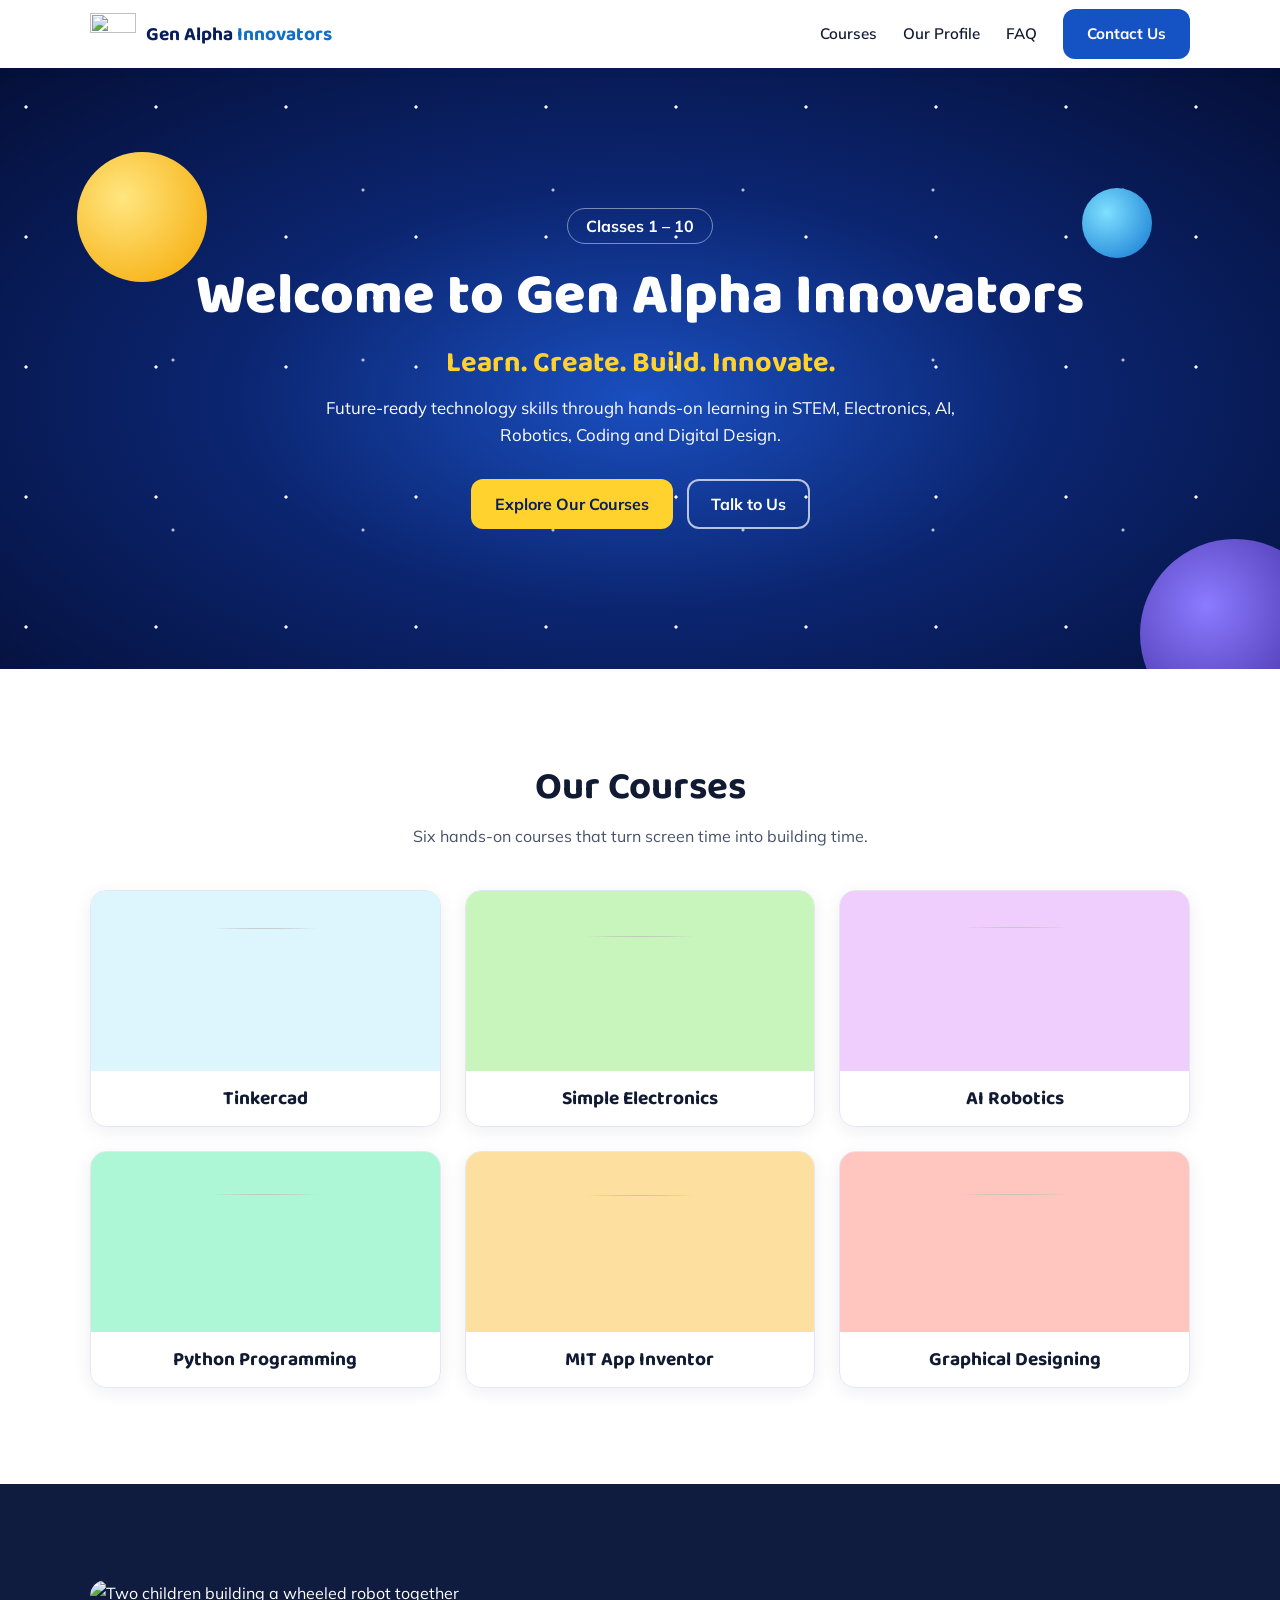
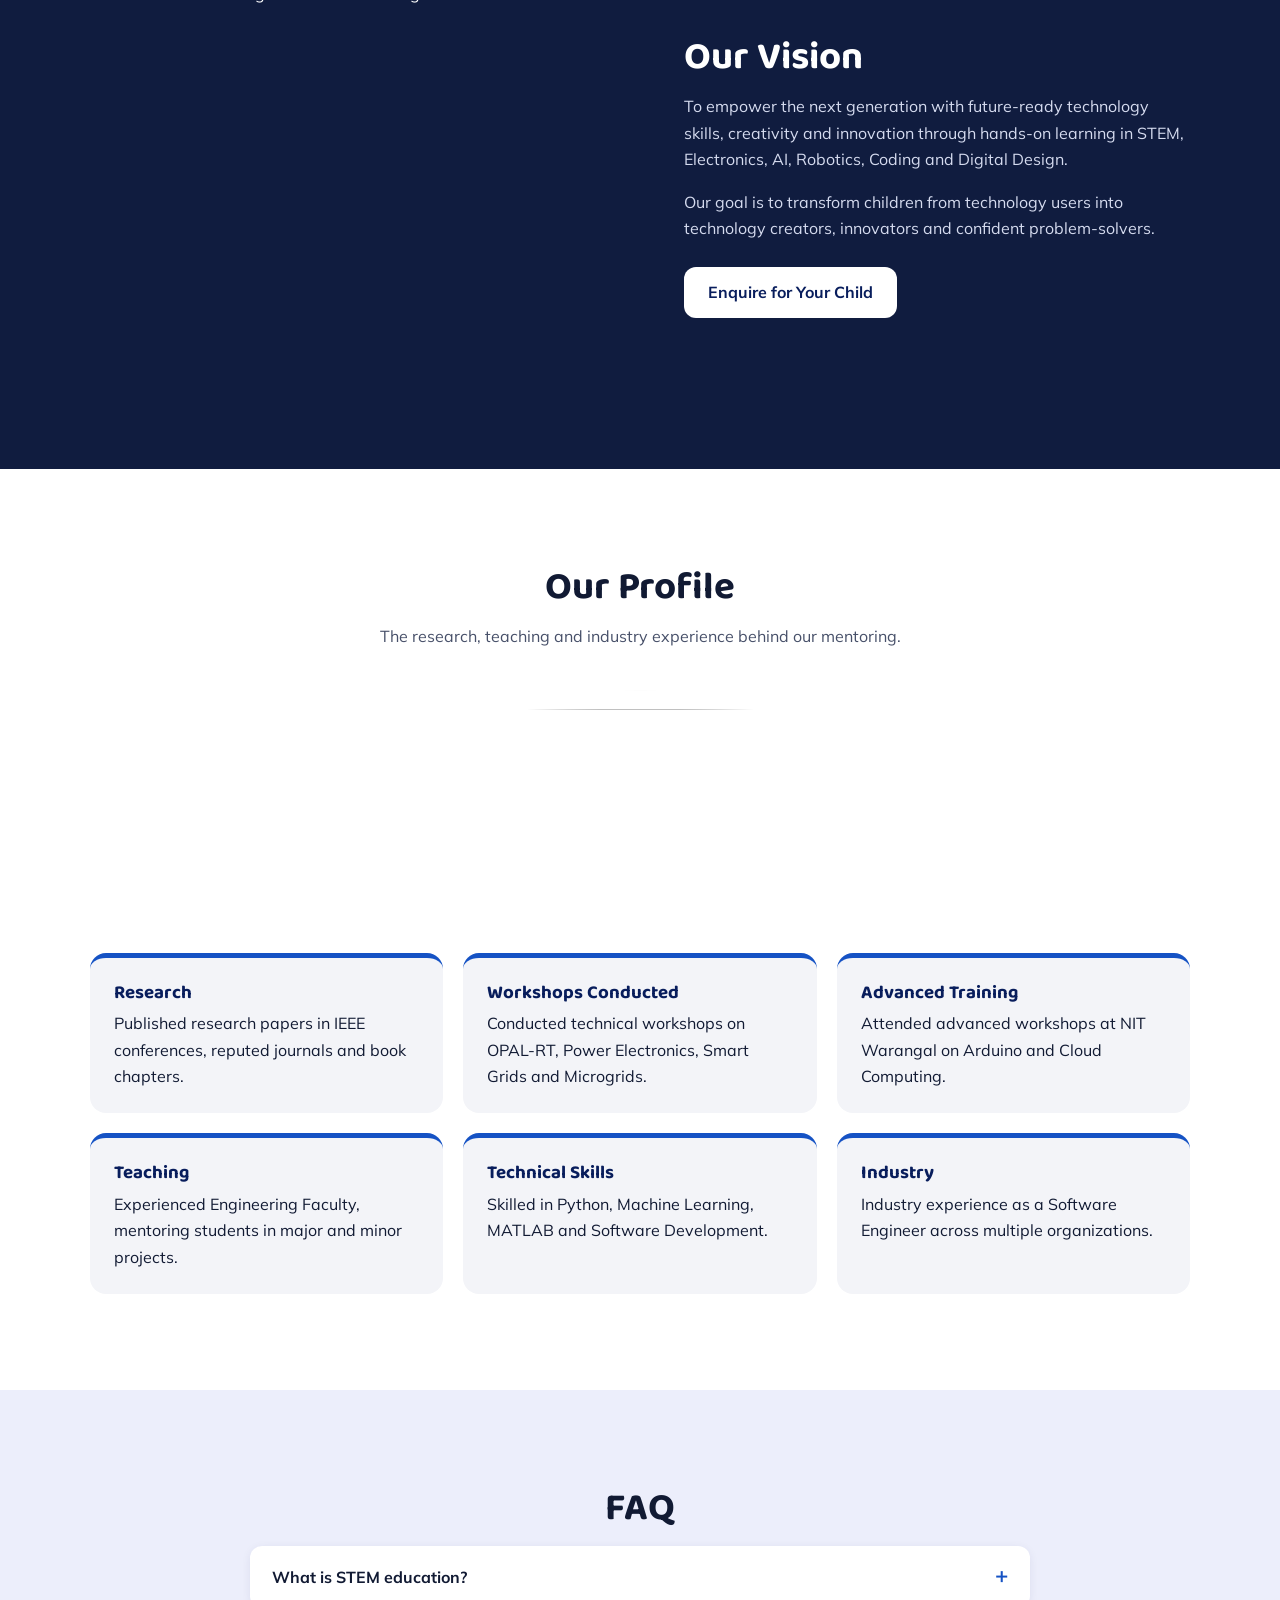
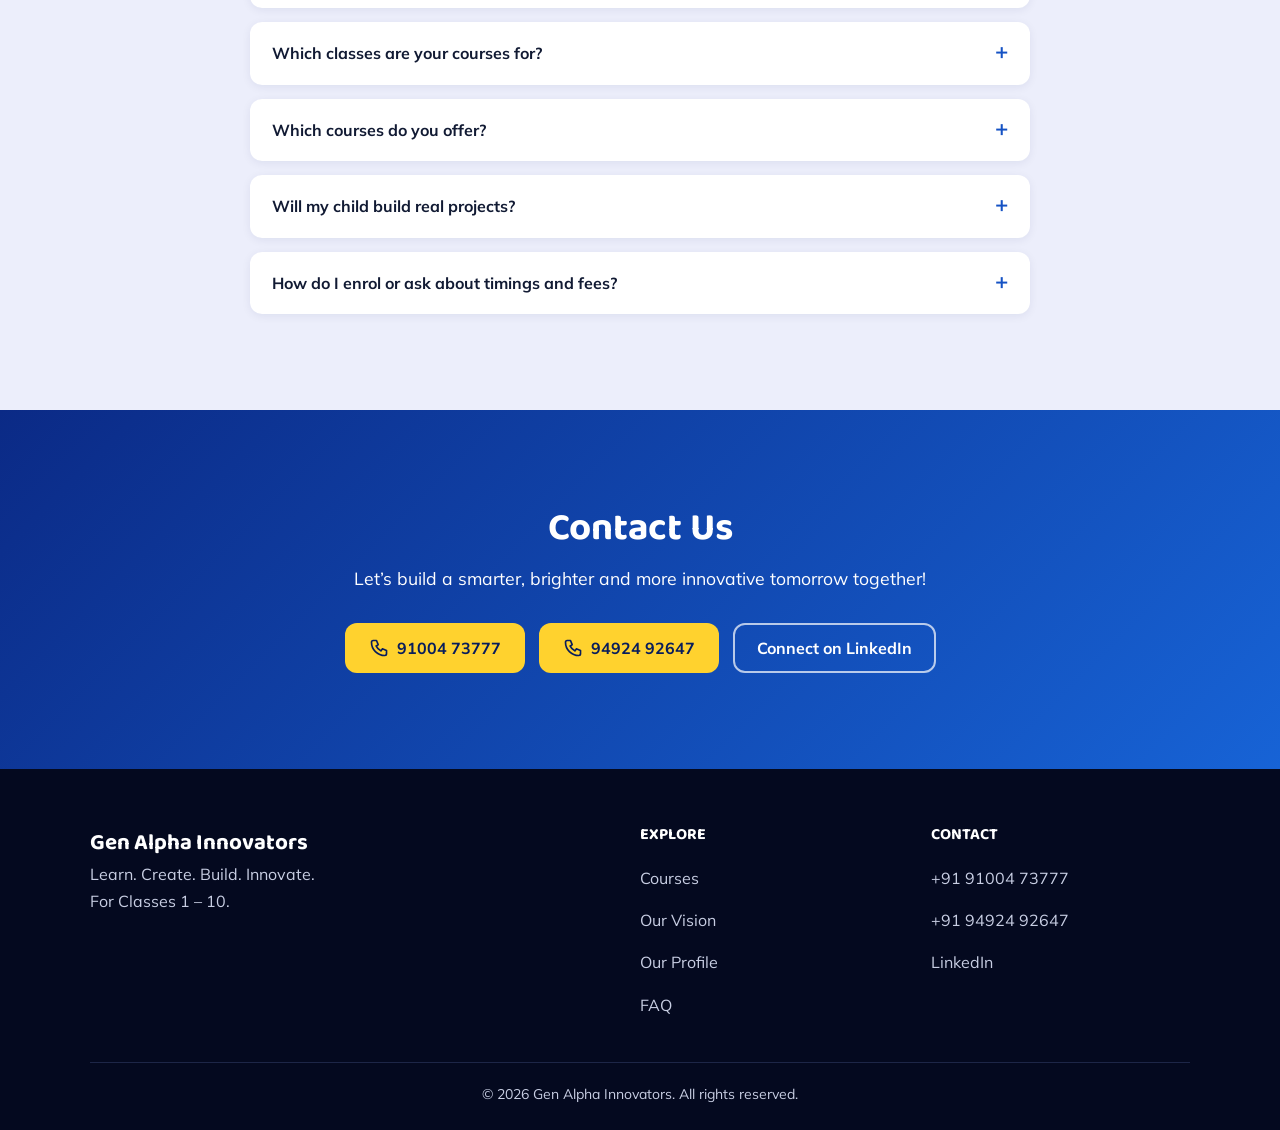
==== index.html @ 2d469b7b "Add MIT App Inventor course page Co-authored-by: Copilot <223556219+Copilot@users.noreply.github.com" ====
<!doctype html>
<html lang="en">
<head>
<meta charset="utf-8">
<meta name="viewport" content="width=device-width, initial-scale=1">
<title>Gen Alpha Innovators | STEM, Robotics &amp; Coding for Classes 1–10</title>
<meta name="description" content="Hands-on learning in STEM, electronics, AI robotics, coding and digital design for children in Classes 1–10. Learn. Create. Build. Innovate.">
<meta property="og:title" content="Gen Alpha Innovators — Classes 1–10">
<meta property="og:description" content="Learn. Create. Build. Innovate. Hands-on STEM, robotics and coding for children.">
<meta property="og:image" content="https://sasi-vadde.github.io/gen-alpha-innovators/assets/kids.webp">
<meta property="og:type" content="website">
<link rel="icon" href="assets/mark.webp">
<link rel="preconnect" href="https://fonts.googleapis.com">
<link rel="preconnect" href="https://fonts.gstatic.com" crossorigin>
<link href="https://fonts.googleapis.com/css2?family=Baloo+2:wght@600;700;800&family=Mulish:wght@400;600;700&display=swap" rel="stylesheet">
<link rel="stylesheet" href="styles.css">
</head>
<body>
<a class="skip" href="#main">Skip to content</a>

<svg width="0" height="0" style="position:absolute" aria-hidden="true">
  <symbol id="phone" viewBox="0 0 24 24"><path d="M5 3h4l2 5-2.5 1.5a12 12 0 0 0 6 6L16 13l5 2v4a2 2 0 0 1-2 2A16 16 0 0 1 3 5a2 2 0 0 1 2-2z" fill="none" stroke="currentColor" stroke-width="2" stroke-linejoin="round"/></symbol>
</svg>

<header class="nav">
  <div class="wrap nav-in">
    <a class="brand" href="#top">
      <img src="assets/mark.webp" alt="" width="46" height="45">
      <span>Gen Alpha <b>Innovators</b></span>
    </a>
    <button class="menu-btn" aria-expanded="false" aria-controls="menu" aria-label="Open menu">
      <svg viewBox="0 0 24 24" width="26" height="26" aria-hidden="true"><path d="M4 7h16M4 12h16M4 17h16" stroke="currentColor" stroke-width="2" stroke-linecap="round"/></svg>
    </button>
    <nav id="menu" aria-label="Main">
      <a href="#courses">Courses</a>
      <a href="#profile">Our Profile</a>
      <a href="#faq">FAQ</a>
      <a class="btn btn-primary" href="#contact">Contact Us</a>
    </nav>
  </div>
</header>

<main id="main">
  <section class="hero" id="top">
    <div class="orb o1"></div><div class="orb o2"></div><div class="orb o3"></div>
    <div class="wrap">
      <p class="pill">Classes 1 – 10</p>
      <h1>Welcome to Gen Alpha Innovators</h1>
      <p class="tagline">Learn. Create. Build. Innovate.</p>
      <p class="lead">Future-ready technology skills through hands-on learning in STEM, Electronics, AI, Robotics, Coding and Digital Design.</p>
      <div class="actions">
        <a class="btn btn-yellow" href="#courses">Explore Our Courses</a>
        <a class="btn btn-ghost" href="#contact">Talk to Us</a>
      </div>
    </div>
  </section>

  <section class="section" id="courses">
    <div class="wrap">
      <h2>Our Courses</h2>
      <p class="sub">Six hands-on courses that turn screen time into building time.</p>
      <ul class="courses">
        <li><a href="tinkercad/" target="_blank" rel="noopener"><div class="art" style="--tint:#ddf5fd"><img src="assets/course-tinkercad.webp" alt="" width="150" height="143" loading="lazy"></div><h3>Tinkercad</h3></a></li>
        <li><div class="art" style="--tint:#c7f5bc"><img src="assets/course-electronics.webp" alt="" width="150" height="128" loading="lazy"></div><h3>Simple Electronics</h3></li>
        <li><div class="art" style="--tint:#efcefe"><img src="assets/course-robotics.webp" alt="" width="150" height="146" loading="lazy"></div><h3>AI Robotics</h3></li>
        <li><a href="python-programming/" target="_blank" rel="noopener"><div class="art" style="--tint:#adf7d7"><img src="assets/course-python.webp" alt="" width="150" height="134" loading="lazy"></div><h3>Python Programming</h3></a></li>
        <li><a href="mit-app-inventor/" target="_blank" rel="noopener"><div class="art" style="--tint:#fddfa0"><img src="assets/course-appinventor.webp" alt="" width="150" height="131" loading="lazy"></div><h3>MIT App Inventor</h3></a></li>
        <li><a href="graphical-designing/" target="_blank" rel="noopener"><div class="art" style="--tint:#ffc5be"><img src="assets/course-design.webp" alt="" width="150" height="134" loading="lazy"></div><h3>Graphical Designing</h3></a></li>
      </ul>
    </div>
  </section>

  <section class="section dark" id="vision">
    <div class="wrap split">
      <figure class="media"><img src="assets/kids.webp" alt="Two children building a wheeled robot together" width="1146" height="891" loading="lazy"></figure>
      <div>
        <h2>Our Vision</h2>
        <p>To empower the next generation with future-ready technology skills, creativity and innovation through hands-on learning in STEM, Electronics, AI, Robotics, Coding and Digital Design.</p>
        <p>Our goal is to transform children from technology users into technology creators, innovators and confident problem-solvers.</p>
        <a class="btn btn-white" href="#contact">Enquire for Your Child</a>
      </div>
    </div>
  </section>

  <section class="section" id="profile">
    <div class="wrap">
      <h2>Our Profile</h2>
      <p class="sub">The research, teaching and industry experience behind our mentoring.</p>
      <img class="mentors" src="assets/mentors.webp" alt="" width="405" height="227" loading="lazy">
      <ul class="profile">
        <li><h3>Research</h3><p>Published research papers in IEEE conferences, reputed journals and book chapters.</p></li>
        <li><h3>Workshops Conducted</h3><p>Conducted technical workshops on OPAL-RT, Power Electronics, Smart Grids and Microgrids.</p></li>
        <li><h3>Advanced Training</h3><p>Attended advanced workshops at NIT Warangal on Arduino and Cloud Computing.</p></li>
        <li><h3>Teaching</h3><p>Experienced Engineering Faculty, mentoring students in major and minor projects.</p></li>
        <li><h3>Technical Skills</h3><p>Skilled in Python, Machine Learning, MATLAB and Software Development.</p></li>
        <li><h3>Industry</h3><p>Industry experience as a Software Engineer across multiple organizations.</p></li>
      </ul>
    </div>
  </section>

  <section class="section lilac" id="faq">
    <div class="wrap narrow">
      <h2>FAQ</h2>
      <details><summary>What is STEM education?</summary><p>STEM brings Science, Technology, Engineering and Mathematics together, so children learn by applying ideas to real problems.</p></details>
      <details><summary>Which classes are your courses for?</summary><p>Children in Classes 1 to 10.</p></details>
      <details><summary>Which courses do you offer?</summary><p>Tinkercad, Simple Electronics, AI Robotics, Python Programming, MIT App Inventor and Graphical Designing.</p></details>
      <details><summary>Will my child build real projects?</summary><p>Yes. Our learning is practical and project-based, and building real projects is one of the learning outcomes.</p></details>
      <details><summary>How do I enrol or ask about timings and fees?</summary><p>Call us on <a href="tel:+919100473777">91004 73777</a> or <a href="tel:+919492492647">94924 92647</a>.</p></details>
    </div>
  </section>

  <section class="section cta" id="contact">
    <div class="wrap">
      <h2>Contact Us</h2>
      <p class="sub">Let’s build a smarter, brighter and more innovative tomorrow together!</p>
      <div class="actions">
        <a class="btn btn-yellow" href="tel:+919100473777"><svg aria-hidden="true"><use href="#phone"/></svg>91004 73777</a>
        <a class="btn btn-yellow" href="tel:+919492492647"><svg aria-hidden="true"><use href="#phone"/></svg>94924 92647</a>
        <a class="btn btn-ghost" href="https://www.linkedin.com/in/genalpha-innovators-07a680451/" target="_blank" rel="noopener">Connect on LinkedIn</a>
      </div>
    </div>
  </section>
</main>

<footer>
  <div class="wrap foot">
    <div>
      <p class="foot-brand">Gen Alpha Innovators</p>
      <p>Learn. Create. Build. Innovate.<br>For Classes 1 – 10.</p>
    </div>
    <div>
      <h2>Explore</h2>
      <a href="#courses">Courses</a><a href="#vision">Our Vision</a><a href="#profile">Our Profile</a><a href="#faq">FAQ</a>
    </div>
    <div>
      <h2>Contact</h2>
      <a href="tel:+919100473777">+91 91004 73777</a><a href="tel:+919492492647">+91 94924 92647</a>
      <a href="https://www.linkedin.com/in/genalpha-innovators-07a680451/" target="_blank" rel="noopener">LinkedIn</a>
    </div>
  </div>
  <p class="wrap copy">© 2026 Gen Alpha Innovators. All rights reserved.</p>
</footer>

<script>
  const btn = document.querySelector('.menu-btn'), menu = document.getElementById('menu');
  const set = open => {
    menu.classList.toggle('open', open);
    btn.setAttribute('aria-expanded', open);
    btn.setAttribute('aria-label', open ? 'Close menu' : 'Open menu');
  };
  btn.addEventListener('click', () => set(!menu.classList.contains('open')));
  menu.addEventListener('click', e => { if (e.target.closest('a')) set(false); });
  addEventListener('keydown', e => { if (e.key === 'Escape') set(false); });
</script>
</body>
</html>
---- styles.css ----
:root{
  --navy:#081d5c;--blue:#1552c4;--sky:#0f6fc6;--yellow:#ffd22e;
  --ink:#111a33;--muted:#475069;--soft:#f3f4f8;--lilac:#eceefb;
  --radius:16px;--head:'Baloo 2',system-ui,sans-serif;
}
*{box-sizing:border-box;margin:0;padding:0}
html{scroll-behavior:smooth;scroll-padding-top:72px}
body{font:400 16px/1.65 Mulish,system-ui,sans-serif;color:var(--ink);background:#fff}
img,svg{max-width:100%;display:block}
img{height:auto}
a{color:inherit}
ul{list-style:none}
h1,h2,h3{font-family:var(--head);line-height:1.2}
h1{font-size:clamp(2.1rem,6vw,3.6rem);font-weight:800}
h2{font-size:clamp(1.7rem,4vw,2.4rem);font-weight:700;margin-bottom:12px}
:focus-visible{outline:3px solid #f59e0b;outline-offset:3px}
.wrap{width:min(1100px,100% - 40px);margin-inline:auto}
.narrow{max-width:780px}
.skip{position:absolute;left:-999px;background:var(--yellow);padding:12px 16px;z-index:100}
.skip:focus{left:8px;top:8px}

.btn{display:inline-flex;align-items:center;justify-content:center;gap:8px;min-height:46px;padding:10px 22px;border-radius:12px;font-weight:700;text-decoration:none;border:2px solid transparent;transition:transform .2s,box-shadow .2s}
.btn:hover{transform:translateY(-2px);box-shadow:0 8px 20px rgb(8 29 92/.25)}
.btn svg{width:20px;height:20px}
.btn-primary{background:var(--blue);color:#fff}
.btn-yellow{background:var(--yellow);color:var(--navy)}
.btn-white{background:#fff;color:var(--navy)}
.btn-ghost{border-color:rgb(255 255 255/.7);color:#fff}

.nav{position:sticky;top:0;z-index:20;background:#fff;box-shadow:0 1px 10px rgb(8 29 92/.1)}
.nav-in{display:flex;align-items:center;justify-content:space-between;min-height:68px;flex-wrap:wrap}
.brand{display:flex;align-items:center;gap:10px;font:700 1.2rem var(--head);color:var(--navy);text-decoration:none}
.brand b{color:var(--sky)}
#menu{display:flex;align-items:center;gap:26px;font-weight:600;font-size:.95rem}
#menu a:not(.btn){text-decoration:none;padding:10px 0}
#menu a:not(.btn):hover{color:var(--blue)}
.menu-btn{display:none;background:none;border:0;width:46px;height:46px;color:var(--navy);cursor:pointer}

.hero{position:relative;overflow:hidden;text-align:center;color:#fff;padding:clamp(72px,12vw,140px) 0;
  background:
    radial-gradient(circle at 20% 30%,#fff 0 1.2px,transparent 2px) 0 0/130px 130px,
    radial-gradient(circle at 70% 60%,rgb(255 255 255/.7) 0 1px,transparent 2px) 40px 20px/190px 170px,
    radial-gradient(ellipse at 50% 55%,#1a4fc0 0,#0b2570 45%,#050f38 100%)}
.hero .wrap{position:relative}
.orb{position:absolute;border-radius:50%;animation:drift 9s ease-in-out infinite alternate}
.o1{width:130px;height:130px;left:6%;top:14%;background:radial-gradient(circle at 35% 35%,#ffe680,#f5a700)}
.o2{width:70px;height:70px;right:10%;top:20%;background:radial-gradient(circle at 35% 35%,#7fe0ff,#1177d1);animation-delay:-3s}
.o3{width:190px;height:190px;right:-50px;bottom:-60px;background:radial-gradient(circle at 35% 35%,#8b7bff,#321b8c);animation-delay:-6s}
@keyframes drift{to{transform:translateY(22px)}}
.pill{display:inline-block;border:1px solid rgb(255 255 255/.45);border-radius:99px;padding:4px 18px;font-weight:700;margin-bottom:18px}
.tagline{font:700 clamp(1.25rem,3vw,1.8rem) var(--head);color:var(--yellow);margin:8px 0}
.lead{max-width:640px;margin:0 auto 30px;font-size:1.05rem}
.actions{display:flex;flex-wrap:wrap;gap:14px;justify-content:center}

.section{padding:clamp(56px,8vw,96px) 0}
.section>.wrap>h2,.sub{text-align:center}
.sub{color:var(--muted);margin-bottom:40px}
.lilac{background:var(--lilac)}

.courses{display:grid;grid-template-columns:repeat(3,1fr);gap:24px}
.courses li{border:1px solid #e4e7f0;border-radius:var(--radius);overflow:hidden;text-align:center;box-shadow:0 4px 18px rgb(8 29 92/.07);transition:transform .2s,box-shadow .2s}
.courses li:hover{transform:translateY(-4px);box-shadow:0 12px 28px rgb(8 29 92/.14)}
.courses li>a{display:block;color:inherit;text-decoration:none}
.courses li>a:focus-visible{outline-offset:-3px}
.art{height:180px;display:grid;place-items:center;background:var(--tint)}
/* flyer crops carry a soft gradient; the mask blends their edges into the card tint */
.art img{width:150px;mask-image:radial-gradient(closest-side,#000 65%,transparent 100%)}
.courses h3{font-size:1.2rem;padding:16px 12px}

.course-hero{padding-block:clamp(64px,9vw,108px)}
.course-hero .pill{margin-bottom:20px}
.course-hero .lead{max-width:760px}
.course-intro p,.about-course p{margin:0 0 18px}
.about-course{background:var(--soft)}
.about-course .wrap{max-width:900px}
.training-modes{display:inline-flex;align-items:center;gap:8px;margin-top:8px;padding:8px 16px;border-radius:99px;background:#e3e8fd;color:var(--navy);font-weight:700}
.requirements{display:grid;grid-template-columns:repeat(3,1fr);gap:18px}
.requirements li,.module-card{background:#fff;border:1px solid #e4e7f0;border-radius:var(--radius);padding:24px;box-shadow:0 4px 18px rgb(8 29 92/.06)}
.requirements li{font-weight:700}
.module-grid{display:grid;grid-template-columns:repeat(2,1fr);gap:20px}
.module-card{border-top:5px solid var(--blue)}
.module-card h3{font-size:1.25rem;color:var(--navy);margin-bottom:10px}
.module-card p{color:var(--muted)}
.module-card:last-child:nth-child(odd){grid-column:1/-1}
.course-link{color:var(--blue);font-weight:700}

.dark{background:#101c3f;color:#fff}
.split{display:grid;grid-template-columns:1fr 1fr;gap:clamp(32px,7vw,88px);align-items:center}
.split p{margin-bottom:16px;color:var(--muted)}
.dark .split p{color:#d5dbef}
.split .btn{margin-top:10px}
.media img{width:100%;border-radius:var(--radius)}

.mentors{width:405px;margin:0 auto 36px;mix-blend-mode:multiply;mask-image:radial-gradient(closest-side,#000 85%,transparent 100%)}
.profile{display:grid;grid-template-columns:repeat(3,1fr);gap:20px}
.profile li{background:var(--soft);border-radius:var(--radius);padding:24px;border-top:5px solid var(--blue)}
.profile h3{color:var(--navy);margin-bottom:6px}

details{background:#fff;border-radius:12px;margin-top:14px;box-shadow:0 2px 10px rgb(8 29 92/.07)}
summary{cursor:pointer;list-style:none;display:flex;justify-content:space-between;gap:16px;padding:18px 22px;font-weight:700}
summary::-webkit-details-marker{display:none}
summary::after{content:'+';color:var(--blue);font-size:1.4rem;line-height:1}
details[open] summary::after{content:'−'}
details p{padding:0 22px 18px;color:var(--muted)}

.cta{background:linear-gradient(135deg,#0b2a86,#1763d6);color:#fff}
.cta .sub{color:#fff;font-size:1.1rem;margin-bottom:30px}

footer{background:#04091f;color:#c8cee3;padding:56px 0 24px}
.foot{display:grid;grid-template-columns:2fr 1fr 1fr;gap:32px}
.foot h2{font-size:1rem;color:#fff;text-transform:uppercase}
.foot a{display:block;width:fit-content;padding:8px 0;text-decoration:none}
.foot a:hover{color:var(--yellow)}
.foot-brand{font:700 1.4rem var(--head);color:#fff}
.copy{border-top:1px solid #1d2647;margin-top:36px;padding-top:20px;text-align:center;font-size:.875rem}

@media (max-width:900px){
  .menu-btn{display:block}
  #menu{display:none;width:100%;flex-direction:column;align-items:stretch;gap:4px;padding-bottom:16px}
  #menu.open{display:flex}
  .courses{grid-template-columns:repeat(2,1fr)}
  .profile{grid-template-columns:repeat(2,1fr)}
  .requirements{grid-template-columns:1fr}
}
@media (max-width:700px){
  .split,.foot,.profile{grid-template-columns:1fr}
  .module-grid{grid-template-columns:1fr}
  .module-card:last-child:nth-child(odd){grid-column:auto}
  .orb{opacity:.45}
}
@media (max-width:420px){
  .courses{gap:14px}
  .art{height:140px}
  .art img{width:112px}
  .courses h3{font-size:1.02rem}
}
@media (prefers-reduced-motion:reduce){
  html{scroll-behavior:auto}
  *{animation:none!important;transition:none!important}
}
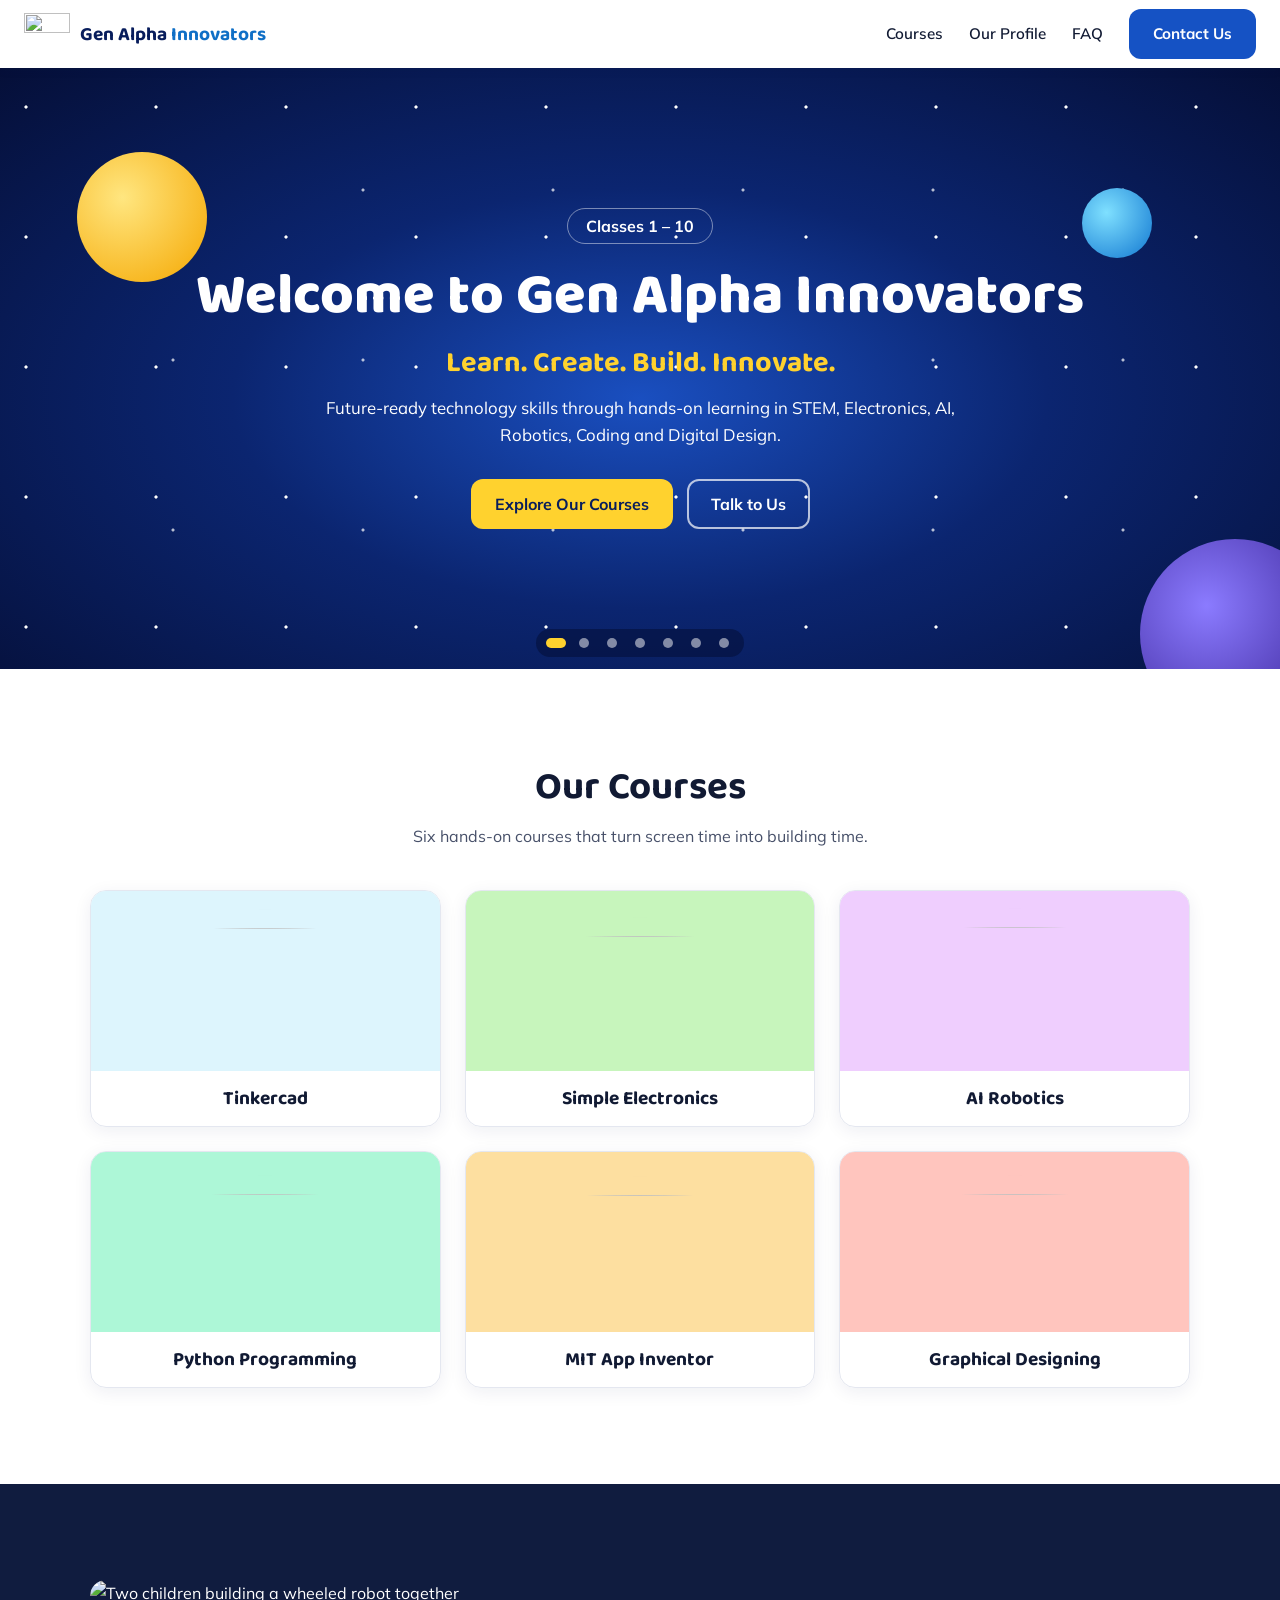
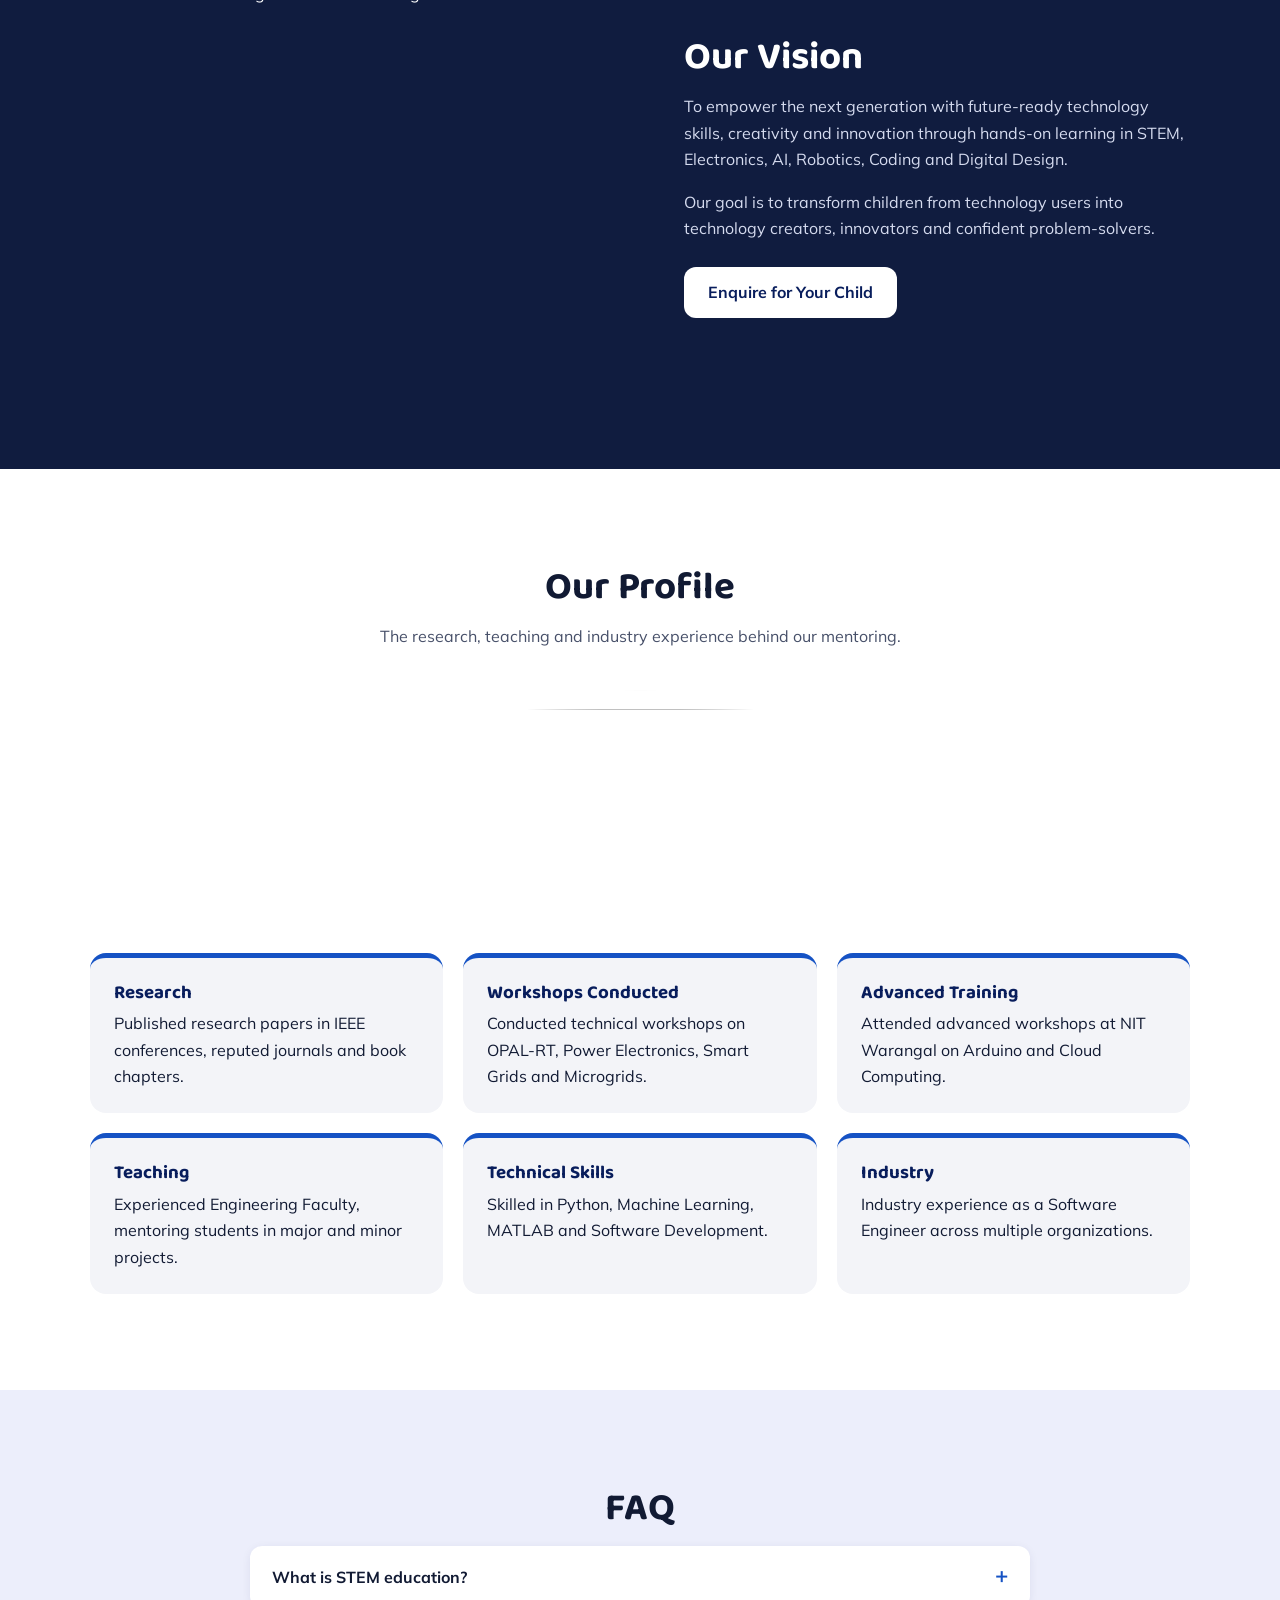
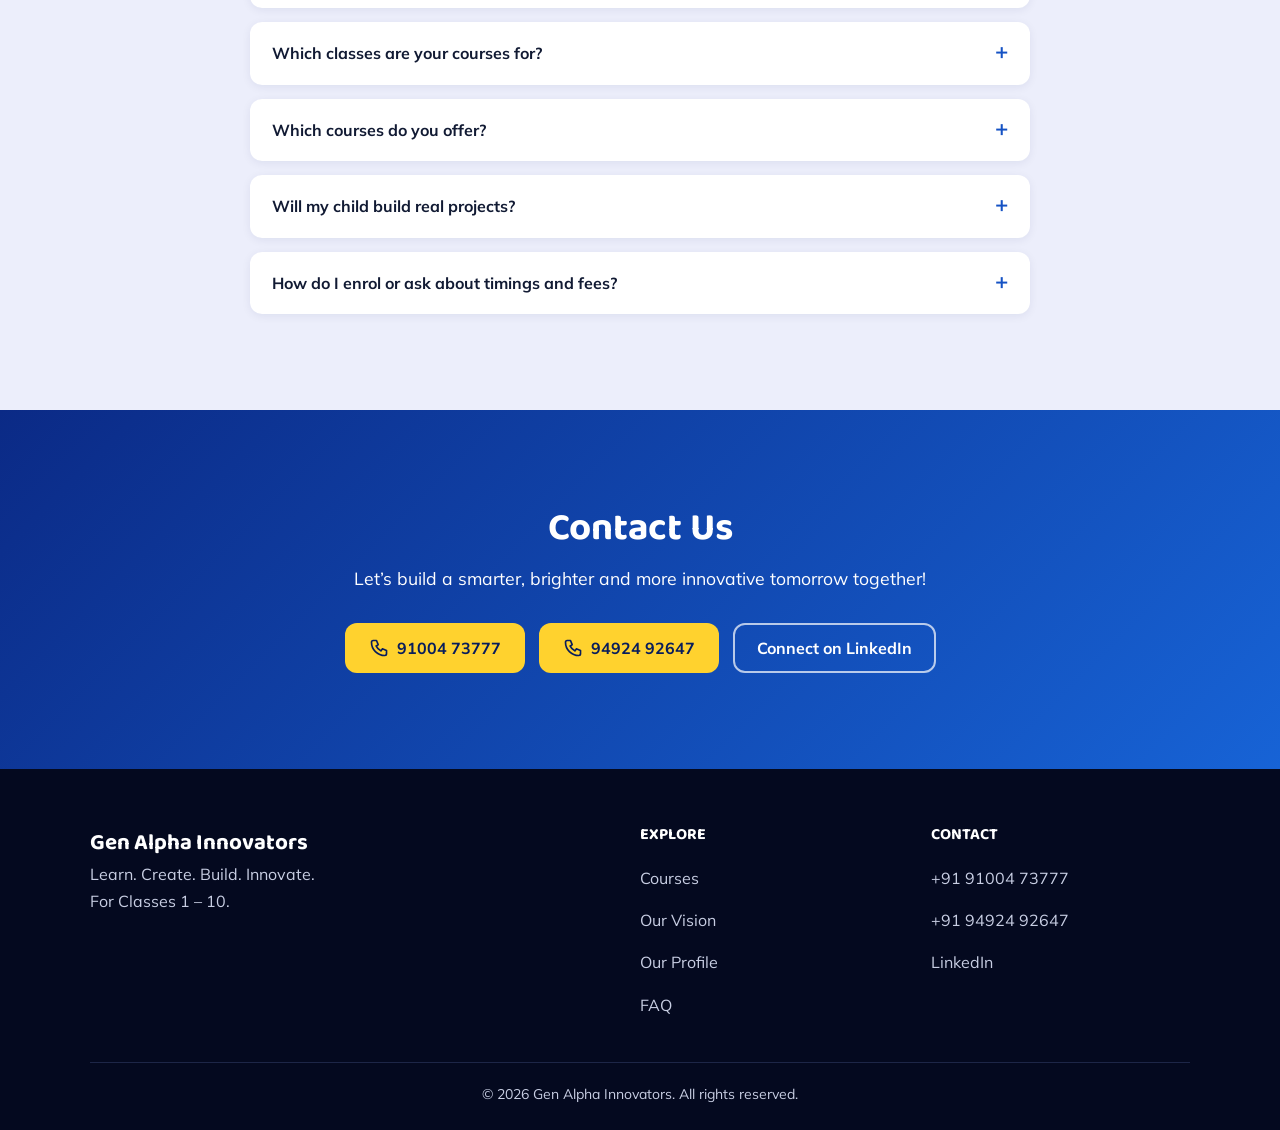
==== commit be96a1f6: "Add project picture slideshow to home banner Co-Authored-By: Claude Sonnet 5.5 <noreply@anthropic.co" ====
--- a/index.html
+++ b/index.html
@@ -41,18 +41,31 @@
 </header>
 
 <main id="main">
-  <section class="hero" id="top">
-    <div class="orb o1"></div><div class="orb o2"></div><div class="orb o3"></div>
-    <div class="wrap">
-      <p class="pill">Classes 1 – 10</p>
-      <h1>Welcome to Gen Alpha Innovators</h1>
-      <p class="tagline">Learn. Create. Build. Innovate.</p>
-      <p class="lead">Future-ready technology skills through hands-on learning in STEM, Electronics, AI, Robotics, Coding and Digital Design.</p>
-      <div class="actions">
-        <a class="btn btn-yellow" href="#courses">Explore Our Courses</a>
-        <a class="btn btn-ghost" href="#contact">Talk to Us</a>
+  <section class="carousel" id="top" aria-roledescription="carousel" aria-label="Highlights">
+    <div class="track">
+      <div class="slide hero">
+        <div class="orb o1"></div><div class="orb o2"></div><div class="orb o3"></div>
+        <div class="wrap">
+          <p class="pill">Classes 1 – 10</p>
+          <h1>Welcome to Gen Alpha Innovators</h1>
+          <p class="tagline">Learn. Create. Build. Innovate.</p>
+          <p class="lead">Future-ready technology skills through hands-on learning in STEM, Electronics, AI, Robotics, Coding and Digital Design.</p>
+          <div class="actions">
+            <a class="btn btn-yellow" href="#courses">Explore Our Courses</a>
+            <a class="btn btn-ghost" href="#contact">Talk to Us</a>
+          </div>
+        </div>
       </div>
+      <div class="slide"><img src="assets/slides/tinkercad-circuit-simulation.webp" alt="Tinkercad: a laptop simulating an Arduino blinking an LED" width="1200" height="800"></div>
+      <div class="slide"><img src="assets/slides/simple-electronics.webp" alt="Simple Electronics: a night-light circuit on a breadboard" width="1200" height="800"></div>
+      <div class="slide"><img src="assets/slides/ai-robotics.webp" alt="AI Robotics: a line-following robot car" width="1200" height="800"></div>
+      <div class="slide"><img src="assets/slides/python-programming.webp" alt="Python Programming: turtle code drawing a rainbow spiral" width="1200" height="800"></div>
+      <div class="slide"><img src="assets/slides/mit-app-inventor.webp" alt="MIT App Inventor: a drawing app on a phone and a laptop" width="1200" height="800"></div>
+      <div class="slide"><img src="assets/slides/graphical-designing.webp" alt="Graphical Designing: a space rocket poster on screen and on paper" width="1200" height="800"></div>
     </div>
+    <button type="button" class="arrow prev" aria-label="Previous slide">‹</button>
+    <button type="button" class="arrow next" aria-label="Next slide">›</button>
+    <div class="dots"></div>
   </section>
 
   <section class="section" id="courses">
@@ -62,7 +75,7 @@
       <ul class="courses">
         <li><a href="tinkercad/" target="_blank" rel="noopener"><div class="art" style="--tint:#ddf5fd"><img src="assets/course-tinkercad.webp" alt="" width="150" height="143" loading="lazy"></div><h3>Tinkercad</h3></a></li>
         <li><div class="art" style="--tint:#c7f5bc"><img src="assets/course-electronics.webp" alt="" width="150" height="128" loading="lazy"></div><h3>Simple Electronics</h3></li>
-        <li><div class="art" style="--tint:#efcefe"><img src="assets/course-robotics.webp" alt="" width="150" height="146" loading="lazy"></div><h3>AI Robotics</h3></li>
+        <li><a href="ai-robotics/" target="_blank" rel="noopener"><div class="art" style="--tint:#efcefe"><img src="assets/course-robotics.webp" alt="" width="150" height="146" loading="lazy"></div><h3>AI Robotics</h3></a></li>
         <li><a href="python-programming/" target="_blank" rel="noopener"><div class="art" style="--tint:#adf7d7"><img src="assets/course-python.webp" alt="" width="150" height="134" loading="lazy"></div><h3>Python Programming</h3></a></li>
         <li><a href="mit-app-inventor/" target="_blank" rel="noopener"><div class="art" style="--tint:#fddfa0"><img src="assets/course-appinventor.webp" alt="" width="150" height="131" loading="lazy"></div><h3>MIT App Inventor</h3></a></li>
         <li><a href="graphical-designing/" target="_blank" rel="noopener"><div class="art" style="--tint:#ffc5be"><img src="assets/course-design.webp" alt="" width="150" height="134" loading="lazy"></div><h3>Graphical Designing</h3></a></li>
@@ -151,6 +164,31 @@
   btn.addEventListener('click', () => set(!menu.classList.contains('open')));
   menu.addEventListener('click', e => { if (e.target.closest('a')) set(false); });
   addEventListener('keydown', e => { if (e.key === 'Escape') set(false); });
+
+  const box = document.querySelector('.carousel'), track = box.querySelector('.track'), slides = [...track.children];
+  const calm = matchMedia('(prefers-reduced-motion: reduce)');
+  const current = () => Math.round(track.scrollLeft / track.clientWidth);
+  const go = i => track.scrollTo({ left: (i + slides.length) % slides.length * track.clientWidth, behavior: calm.matches ? 'auto' : 'smooth' });
+  const dots = slides.map((_, i) => {
+    const dot = document.createElement('button');
+    dot.type = 'button';
+    dot.setAttribute('aria-label', `Show slide ${i + 1} of ${slides.length}`);
+    dot.addEventListener('click', () => go(i));
+    return box.querySelector('.dots').appendChild(dot);
+  });
+  const mark = () => {
+    const at = current();
+    dots.forEach((d, i) => d.setAttribute('aria-current', i === at));
+    slides.forEach((slide, i) => slide.inert = i !== at);
+  };
+  mark();
+  track.addEventListener('scroll', mark, { passive: true });
+  box.querySelector('.prev').addEventListener('click', () => go(current() - 1));
+  box.querySelector('.next').addEventListener('click', () => go(current() + 1));
+  setInterval(() => {
+    // hold while the visitor is using the banner
+    if (!calm.matches && !document.hidden && !box.matches(':hover') && !box.querySelector(':focus-visible')) go(current() + 1);
+  }, 5000);
 </script>
 </body>
 </html>
--- a/styles.css
+++ b/styles.css
@@ -28,7 +28,7 @@
 .btn-ghost{border-color:rgb(255 255 255/.7);color:#fff}
 
 .nav{position:sticky;top:0;z-index:20;background:#fff;box-shadow:0 1px 10px rgb(8 29 92/.1)}
-.nav-in{display:flex;align-items:center;justify-content:space-between;min-height:68px;flex-wrap:wrap}
+.nav-in{width:100%;max-width:none;margin-inline:0;padding-inline:clamp(16px,2vw,24px);display:flex;align-items:center;justify-content:space-between;min-height:68px;flex-wrap:wrap}
 .brand{display:flex;align-items:center;gap:10px;font:700 1.2rem var(--head);color:var(--navy);text-decoration:none}
 .brand b{color:var(--sky)}
 #menu{display:flex;align-items:center;gap:26px;font-weight:600;font-size:.95rem}
@@ -52,6 +52,25 @@
 .lead{max-width:640px;margin:0 auto 30px;font-size:1.05rem}
 .actions{display:flex;flex-wrap:wrap;gap:14px;justify-content:center}
 
+.carousel{position:relative}
+.track{display:flex;overflow-x:auto;scroll-snap-type:x mandatory;scrollbar-width:none;background:#050f38}
+.track::-webkit-scrollbar{display:none}
+.slide{flex:0 0 100%;position:relative;overflow:hidden;scroll-snap-align:start}
+.slide>img{position:absolute;inset:0;width:100%;height:100%;object-fit:cover}
+.arrow{position:absolute;top:50%;translate:0 -50%;width:48px;height:48px;border:0;border-radius:50%;background:rgb(5 15 56/.6);color:#fff;font:400 2rem/1 Mulish,system-ui,sans-serif;cursor:pointer;opacity:0;transition:opacity .2s}
+.prev{left:16px}
+.next{right:16px}
+.arrow:focus-visible{opacity:1}
+@media (hover:hover){.carousel:hover .arrow{opacity:1}}
+/* no mouse on touch screens: swipe or use the dots */
+@media (hover:none){.arrow:not(:focus-visible){pointer-events:none}}
+/* the banner is tall on phones, so show each whole picture instead of cropping it */
+@media (max-width:700px){.slide>img{object-fit:contain}}
+.dots{position:absolute;left:50%;bottom:12px;translate:-50% 0;display:flex;padding:0 6px;border-radius:99px;background:rgb(5 15 56/.55)}
+.dots button{width:28px;height:28px;border:0;background:none;display:grid;place-items:center;cursor:pointer}
+.dots button::before{content:'';width:10px;height:10px;border-radius:99px;background:rgb(255 255 255/.5);transition:width .2s,background .2s}
+.dots button[aria-current=true]::before{width:20px;background:var(--yellow)}
+
 .section{padding:clamp(56px,8vw,96px) 0}
 .section>.wrap>h2,.sub{text-align:center}
 .sub{color:var(--muted);margin-bottom:40px}
@@ -73,6 +92,9 @@
 .course-intro p,.about-course p{margin:0 0 18px}
 .about-course{background:var(--soft)}
 .about-course .wrap{max-width:900px}
+.about-course .requirements-title{font-size:1.35rem;color:var(--navy);margin:28px 0 8px}
+.about-course .requirements{display:block;list-style:disc;padding-left:24px}
+.about-course .requirements li{background:none;border:0;border-radius:0;padding:0;box-shadow:none;font-weight:400;list-style:disc;margin:0 0 8px}
 .training-modes{display:inline-flex;align-items:center;gap:8px;margin-top:8px;padding:8px 16px;border-radius:99px;background:#e3e8fd;color:var(--navy);font-weight:700}
 .requirements{display:grid;grid-template-columns:repeat(3,1fr);gap:18px}
 .requirements li,.module-card{background:#fff;border:1px solid #e4e7f0;border-radius:var(--radius);padding:24px;box-shadow:0 4px 18px rgb(8 29 92/.06)}
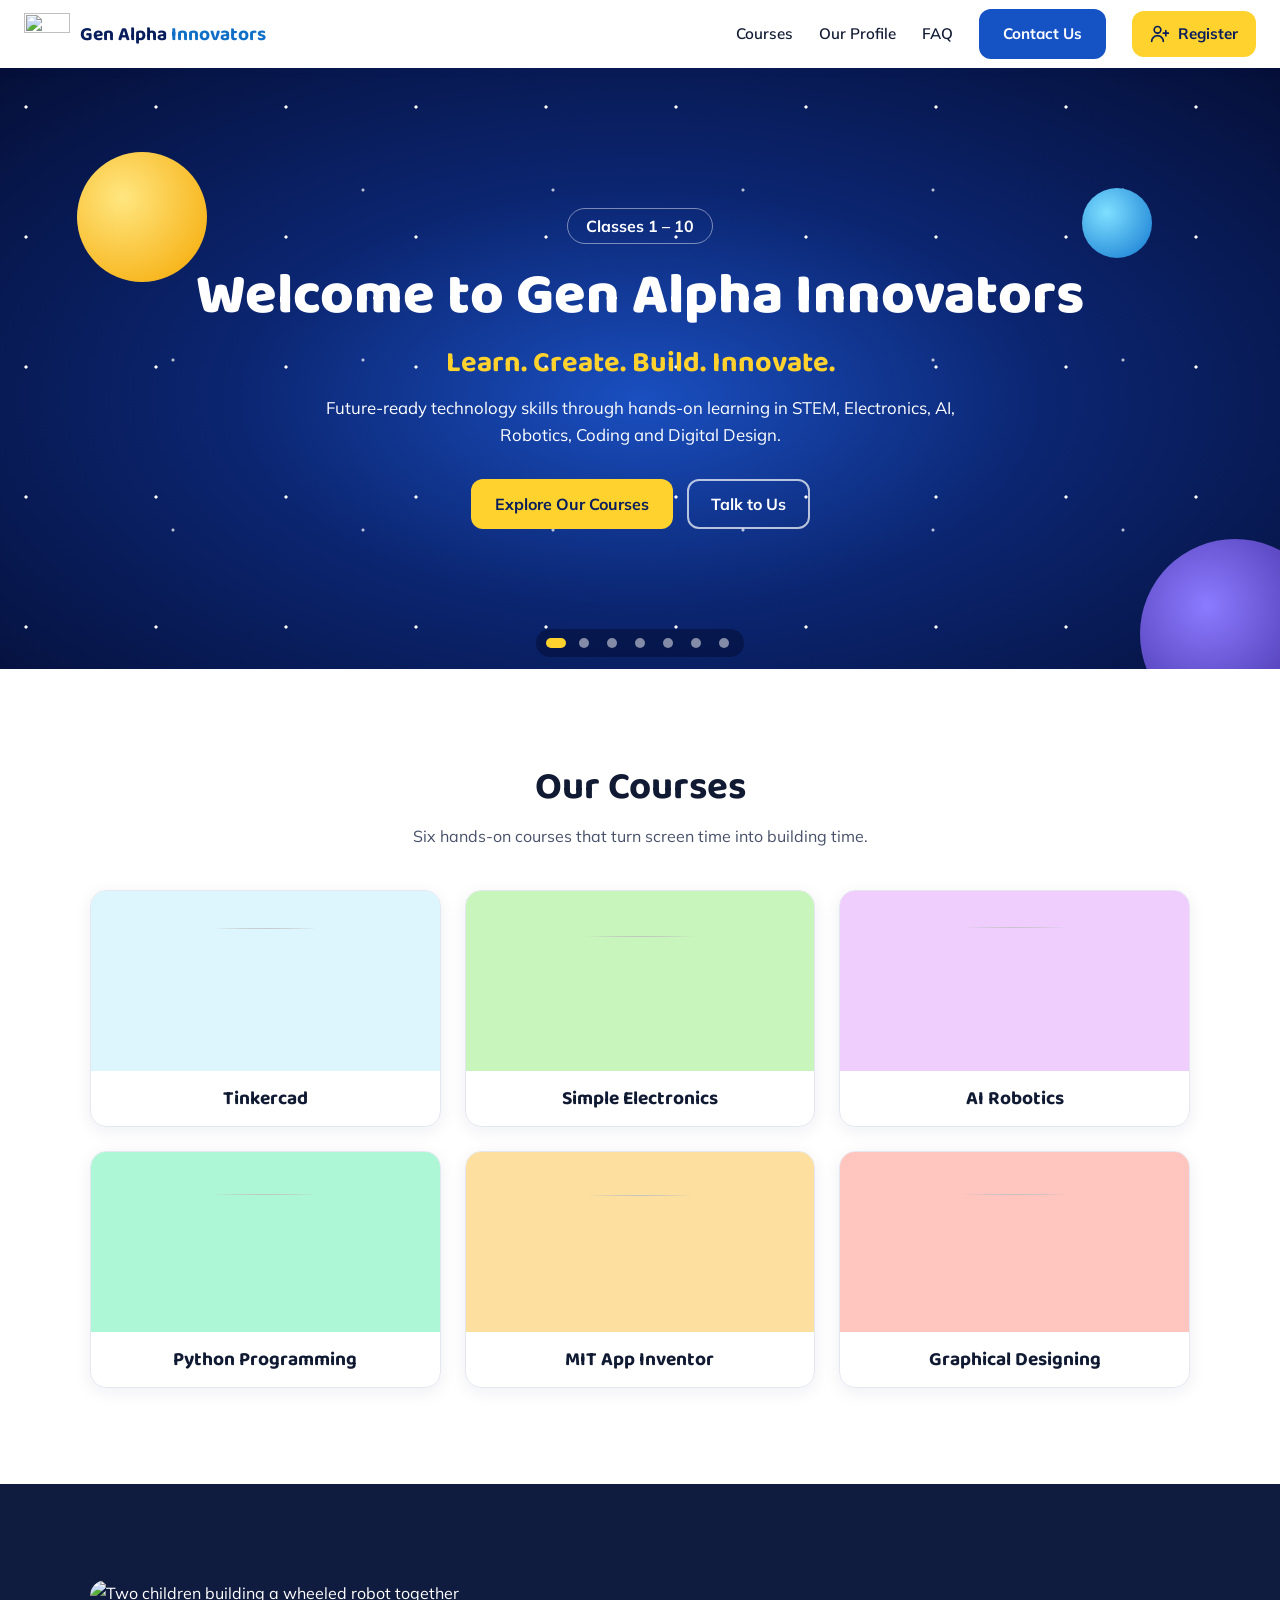
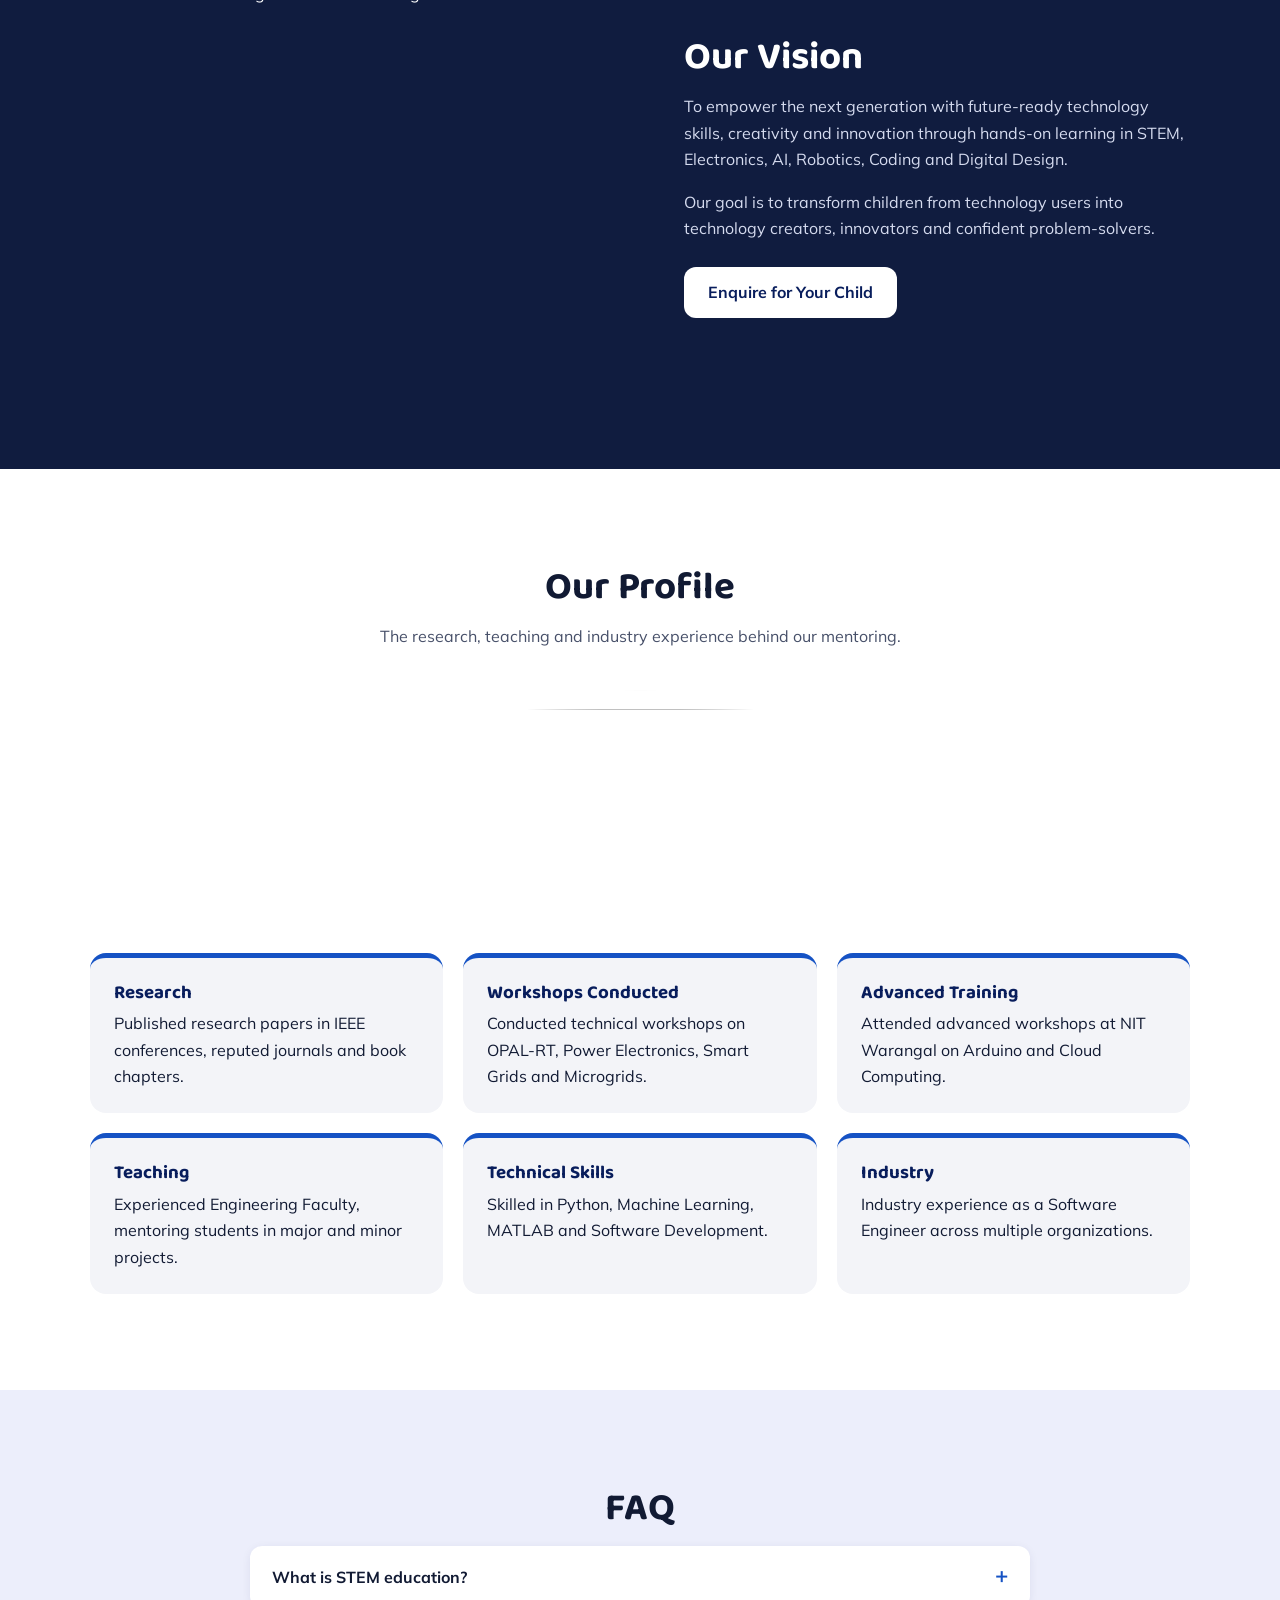
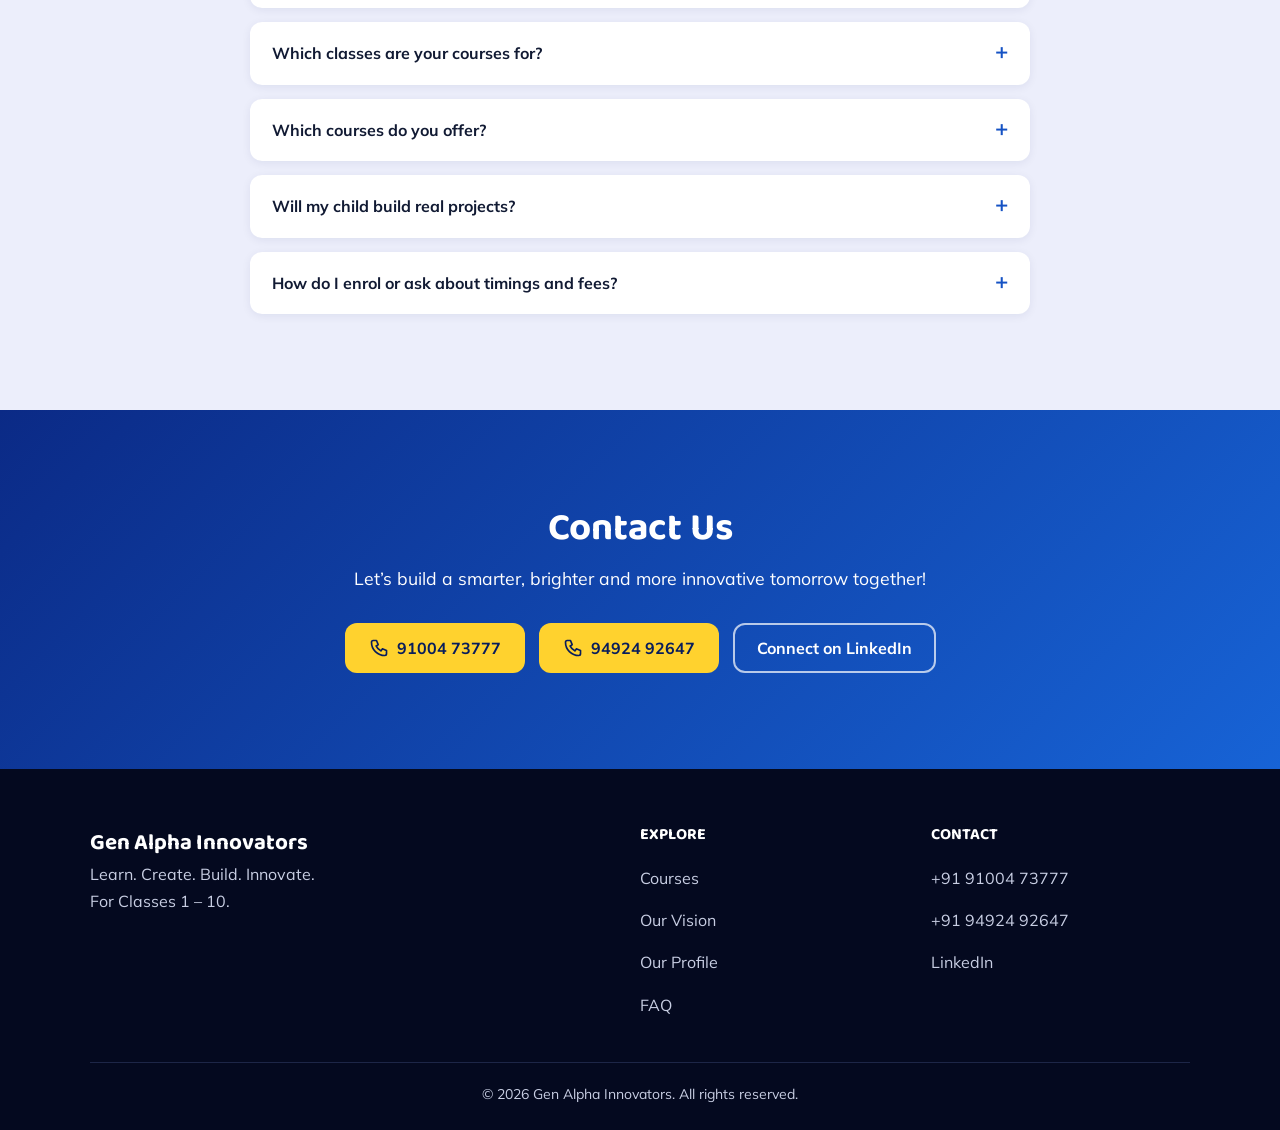
==== commit 5d303314: "Add registration page and header Register button Co-Authored-By: Claude Sonnet 5.5 <noreply@anthropi" ====
--- a/index.html
+++ b/index.html
@@ -28,6 +28,7 @@
       <img src="assets/mark.webp" alt="" width="46" height="45">
       <span>Gen Alpha <b>Innovators</b></span>
     </a>
+    <a class="register" href="register/" aria-label="Register"><svg viewBox="0 0 24 24" width="20" height="20" aria-hidden="true"><path d="M9 11a4 4 0 1 0 0-8 4 4 0 0 0 0 8zM2 21a7 7 0 0 1 14 0M19 8v6M16 11h6" fill="none" stroke="currentColor" stroke-width="2" stroke-linecap="round"/></svg><span>Register</span></a>
     <button class="menu-btn" aria-expanded="false" aria-controls="menu" aria-label="Open menu">
       <svg viewBox="0 0 24 24" width="26" height="26" aria-hidden="true"><path d="M4 7h16M4 12h16M4 17h16" stroke="currentColor" stroke-width="2" stroke-linecap="round"/></svg>
     </button>
--- a/styles.css
+++ b/styles.css
@@ -35,6 +35,23 @@
 #menu a:not(.btn){text-decoration:none;padding:10px 0}
 #menu a:not(.btn):hover{color:var(--blue)}
 .menu-btn{display:none;background:none;border:0;width:46px;height:46px;color:var(--navy);cursor:pointer}
+
+.register{order:3;display:inline-flex;align-items:center;gap:8px;min-height:46px;min-width:46px;justify-content:center;margin-left:26px;padding:10px 18px;border-radius:12px;background:var(--yellow);color:var(--navy);font-weight:700;font-size:.95rem;text-decoration:none}
+#menu{margin-left:auto}
+.signup-layout{display:grid;grid-template-columns:1fr minmax(0,480px) 1fr;gap:32px;align-items:center;width:min(1280px,100% - 40px)}
+.signup-layout .side{width:100%;height:560px;object-fit:cover;border-radius:var(--radius);box-shadow:0 12px 28px rgb(8 29 92/.18)}
+.signup{width:100%;max-width:480px;margin-inline:auto}
+@media (max-width:900px){.signup-layout{grid-template-columns:1fr}.signup-layout .side{display:none}}
+.signup h1{text-align:center;color:var(--navy);font-size:clamp(1.8rem,5vw,2.6rem)}
+.signup form{display:grid;gap:6px;background:#fff;border-radius:var(--radius);padding:24px;box-shadow:0 8px 24px rgb(8 29 92/.1)}
+.signup label{font-weight:700;margin-top:8px}
+.signup input,.signup select{width:100%;min-height:46px;padding:8px 12px;border:1px solid #8b93ad;border-radius:10px;background:#fff;color:var(--ink);font:inherit}
+.signup label::after{content:' *';color:#b91c1c}
+.signup .btn{margin-top:18px;font:700 1rem Mulish,system-ui,sans-serif;cursor:pointer}
+.signup .btn:disabled{opacity:.5;cursor:wait}
+.signup input.trap{position:absolute;left:-9999px;width:1px}
+.status{font-weight:700;text-align:center}
+.note{color:var(--muted);font-size:.875rem;text-align:center}
 
 .hero{position:relative;overflow:hidden;text-align:center;color:#fff;padding:clamp(72px,12vw,140px) 0;
   background:
@@ -137,7 +154,11 @@
 .copy{border-top:1px solid #1d2647;margin-top:36px;padding-top:20px;text-align:center;font-size:.875rem}
 
 @media (max-width:900px){
+  .register{order:0;margin:0 8px 0 auto;padding:0}
+  .register span{display:none}
+  #menu{margin-left:0}
   .menu-btn{display:block}
+  #menu{order:5}
   #menu{display:none;width:100%;flex-direction:column;align-items:stretch;gap:4px;padding-bottom:16px}
   #menu.open{display:flex}
   .courses{grid-template-columns:repeat(2,1fr)}
@@ -151,6 +172,7 @@
   .orb{opacity:.45}
 }
 @media (max-width:420px){
+  .brand{font-size:1.05rem;gap:6px}
   .courses{gap:14px}
   .art{height:140px}
   .art img{width:112px}
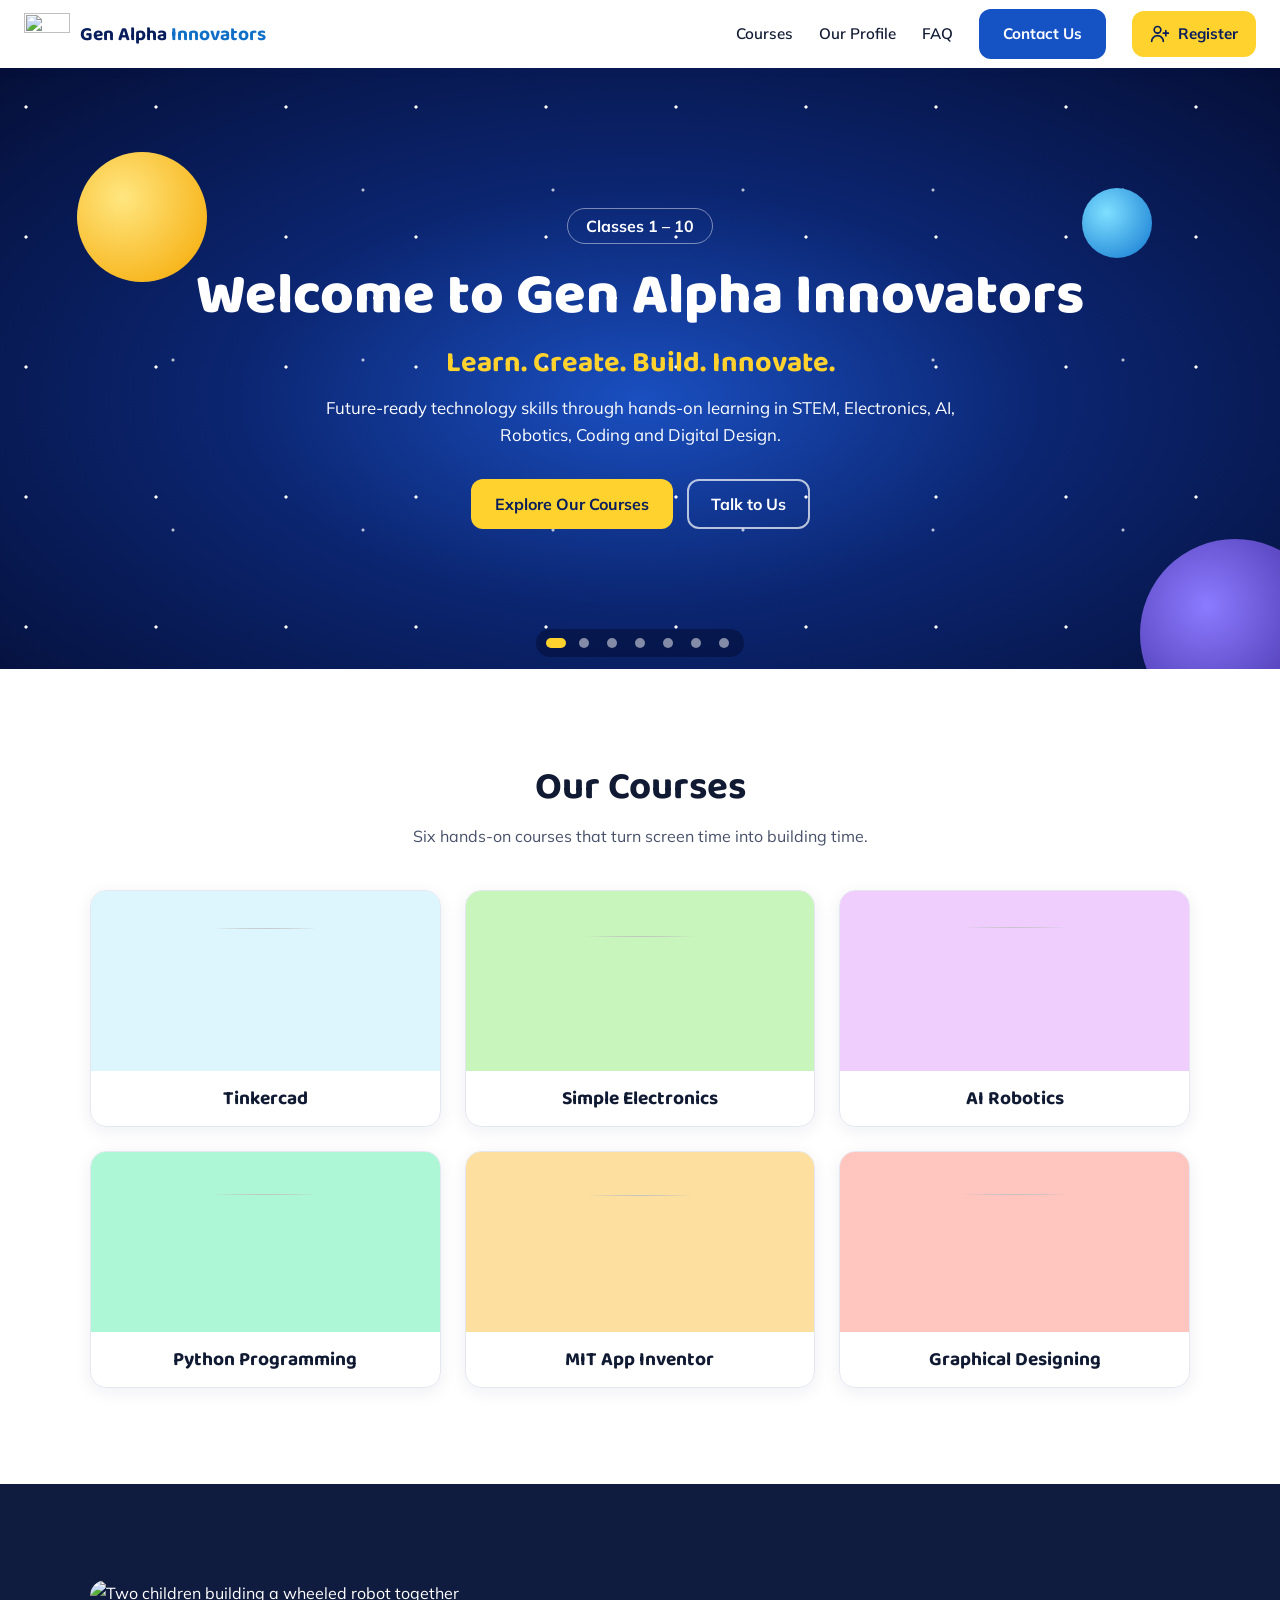
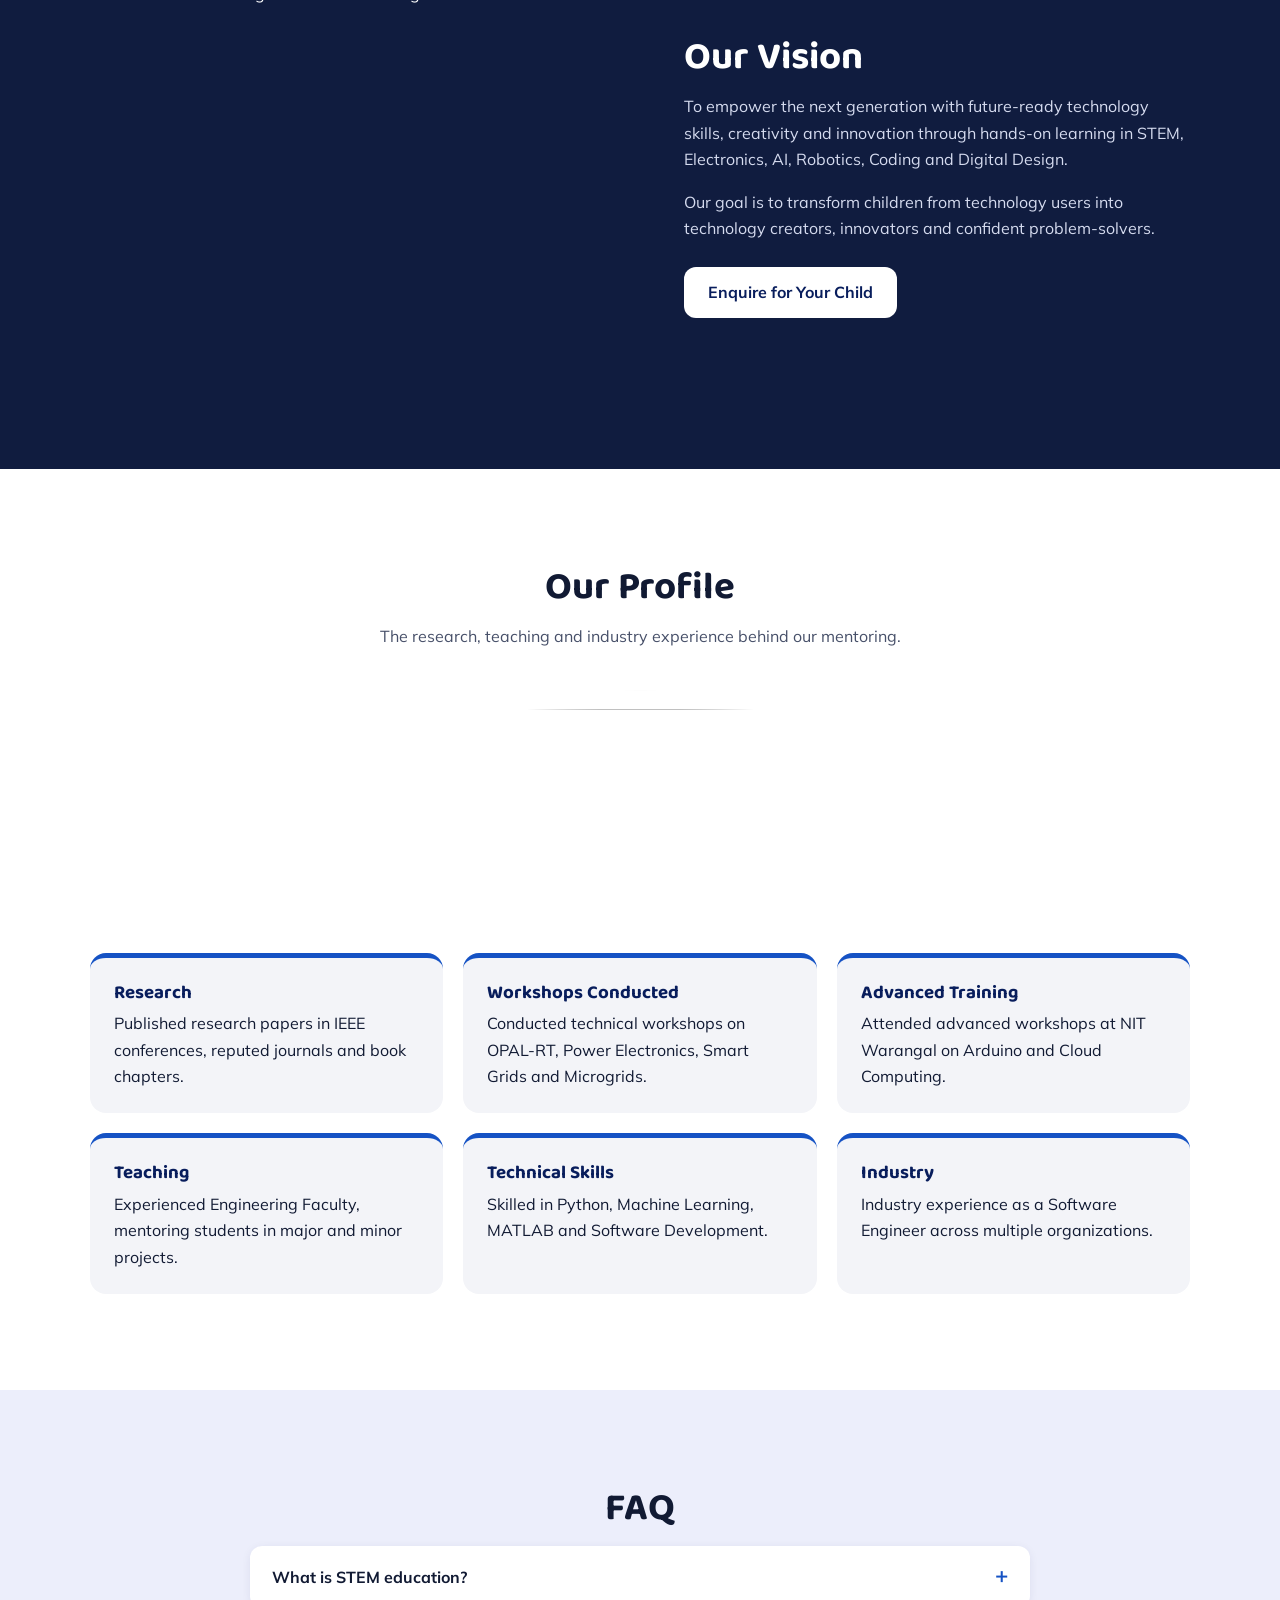
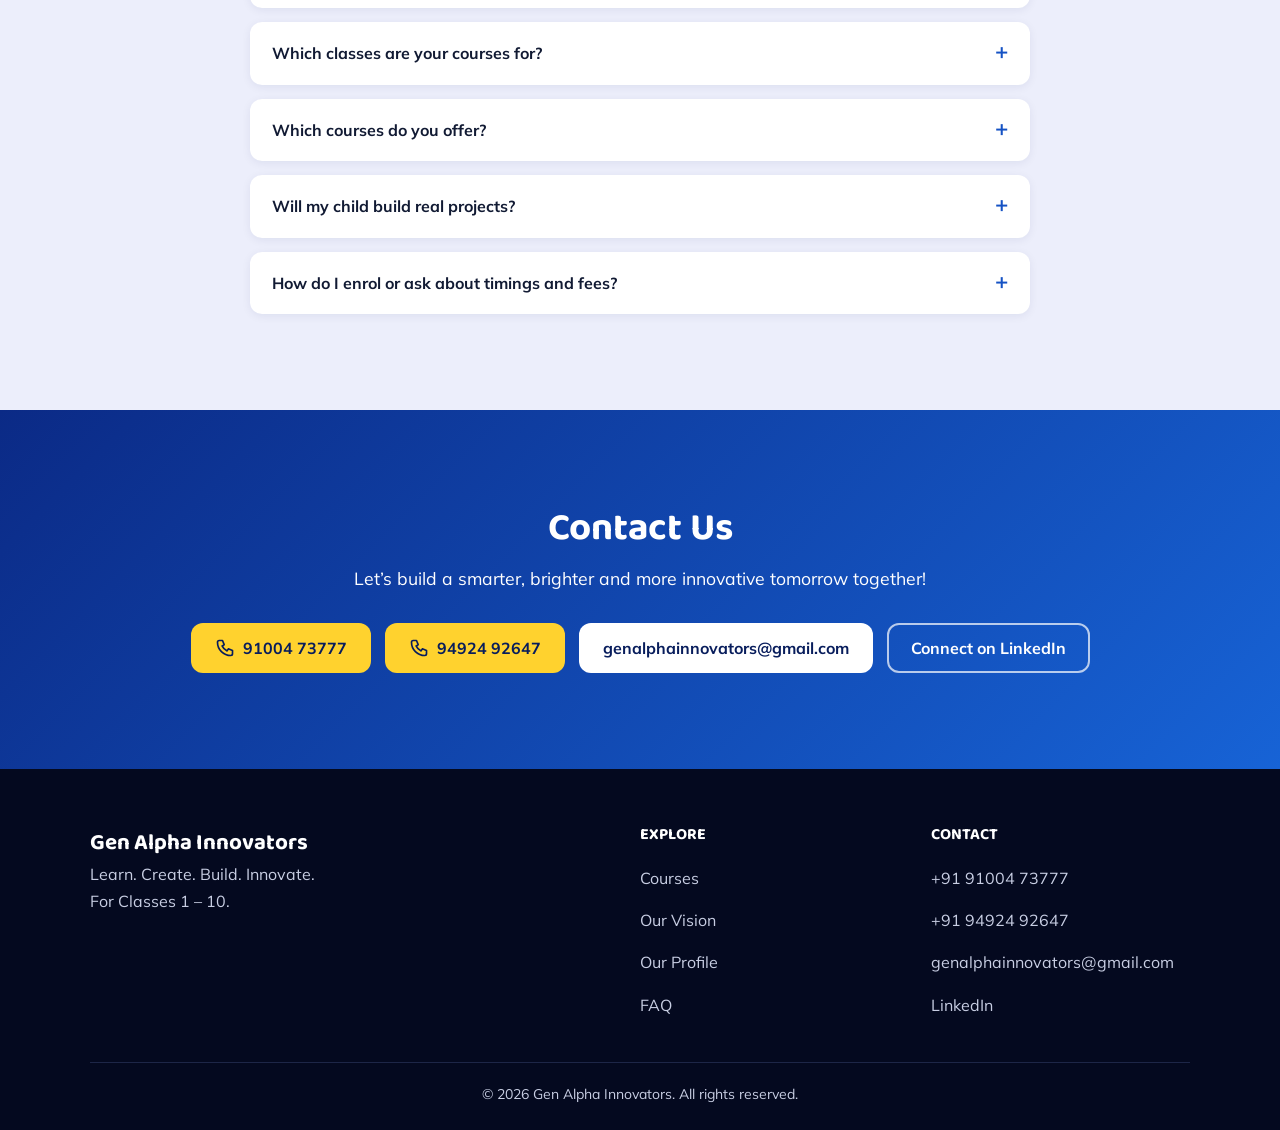
==== commit 344bdff8: "Show registration success message and add contact email Co-Authored-By: Claude Sonnet 5.5 <noreply@a" ====
--- a/index.html
+++ b/index.html
@@ -130,6 +130,7 @@
       <div class="actions">
         <a class="btn btn-yellow" href="tel:+919100473777"><svg aria-hidden="true"><use href="#phone"/></svg>91004 73777</a>
         <a class="btn btn-yellow" href="tel:+919492492647"><svg aria-hidden="true"><use href="#phone"/></svg>94924 92647</a>
+        <a class="btn btn-white" href="mailto:genalphainnovators@gmail.com">genalphainnovators@gmail.com</a>
         <a class="btn btn-ghost" href="https://www.linkedin.com/in/genalpha-innovators-07a680451/" target="_blank" rel="noopener">Connect on LinkedIn</a>
       </div>
     </div>
@@ -149,6 +150,7 @@
     <div>
       <h2>Contact</h2>
       <a href="tel:+919100473777">+91 91004 73777</a><a href="tel:+919492492647">+91 94924 92647</a>
+      <a href="mailto:genalphainnovators@gmail.com">genalphainnovators@gmail.com</a>
       <a href="https://www.linkedin.com/in/genalpha-innovators-07a680451/" target="_blank" rel="noopener">LinkedIn</a>
     </div>
   </div>
--- a/styles.css
+++ b/styles.css
@@ -51,6 +51,10 @@
 .signup .btn:disabled{opacity:.5;cursor:wait}
 .signup input.trap{position:absolute;left:-9999px;width:1px}
 .status{font-weight:700;text-align:center}
+/* after a successful registration only the acknowledgement stays */
+.signup form.done>:not(.status){display:none}
+.done .status{background:#e7f7ec;border:2px solid #15803d;border-radius:12px;color:#14532d;font-size:1.15rem;padding:24px 16px}
+.foot a{overflow-wrap:anywhere}
 .note{color:var(--muted);font-size:.875rem;text-align:center}
 
 .hero{position:relative;overflow:hidden;text-align:center;color:#fff;padding:clamp(72px,12vw,140px) 0;
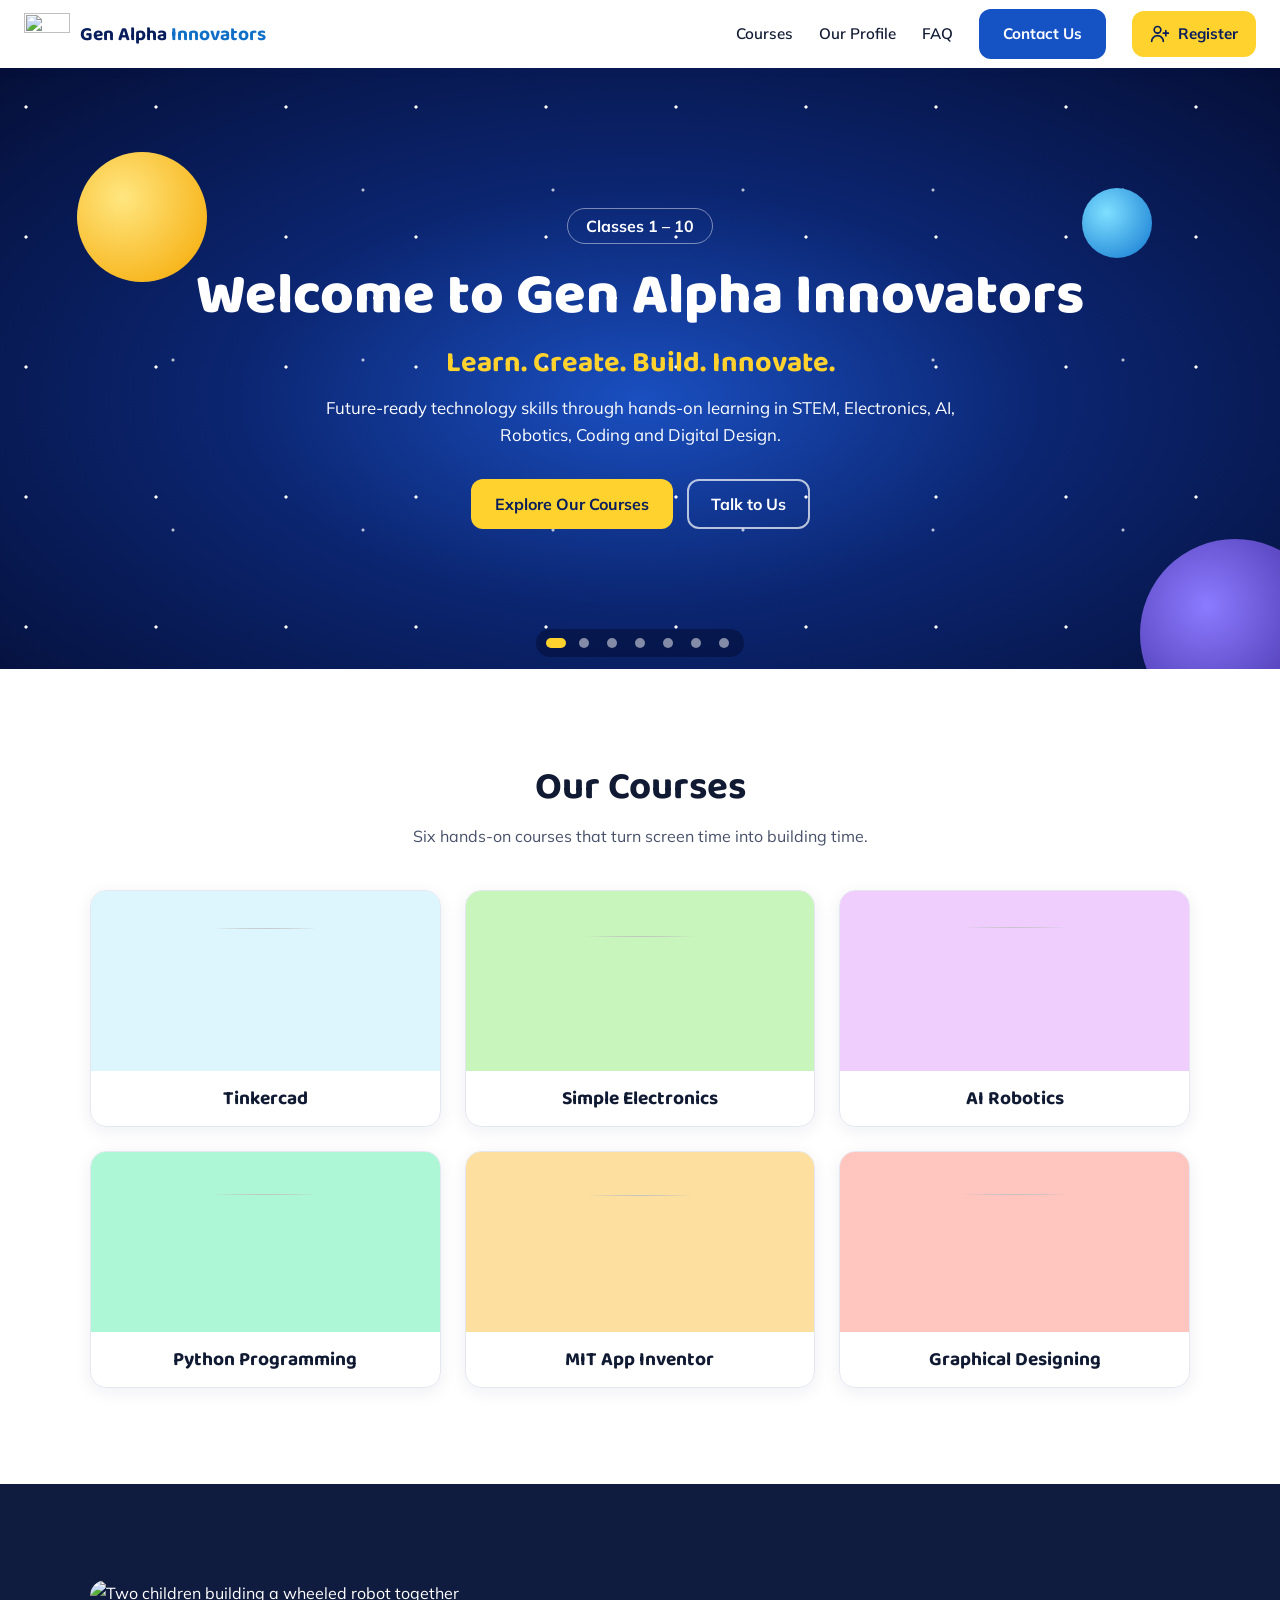
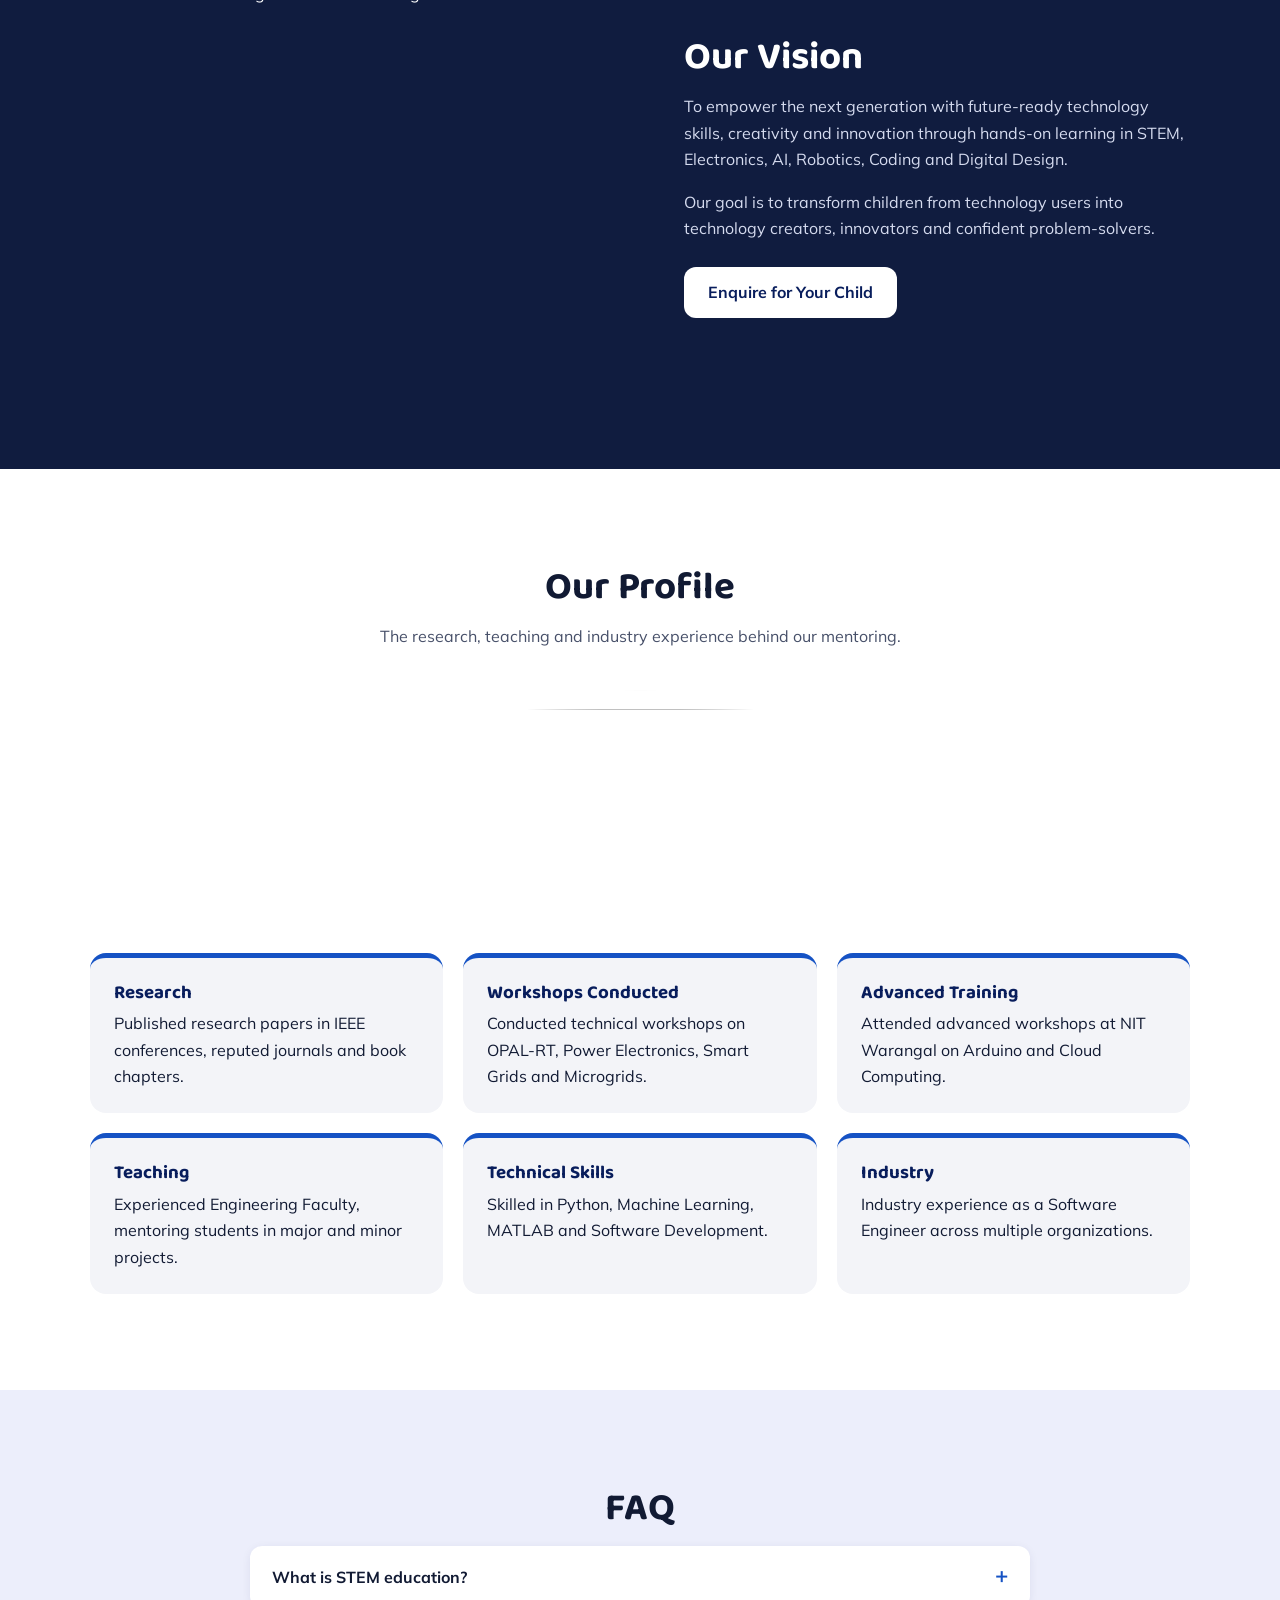
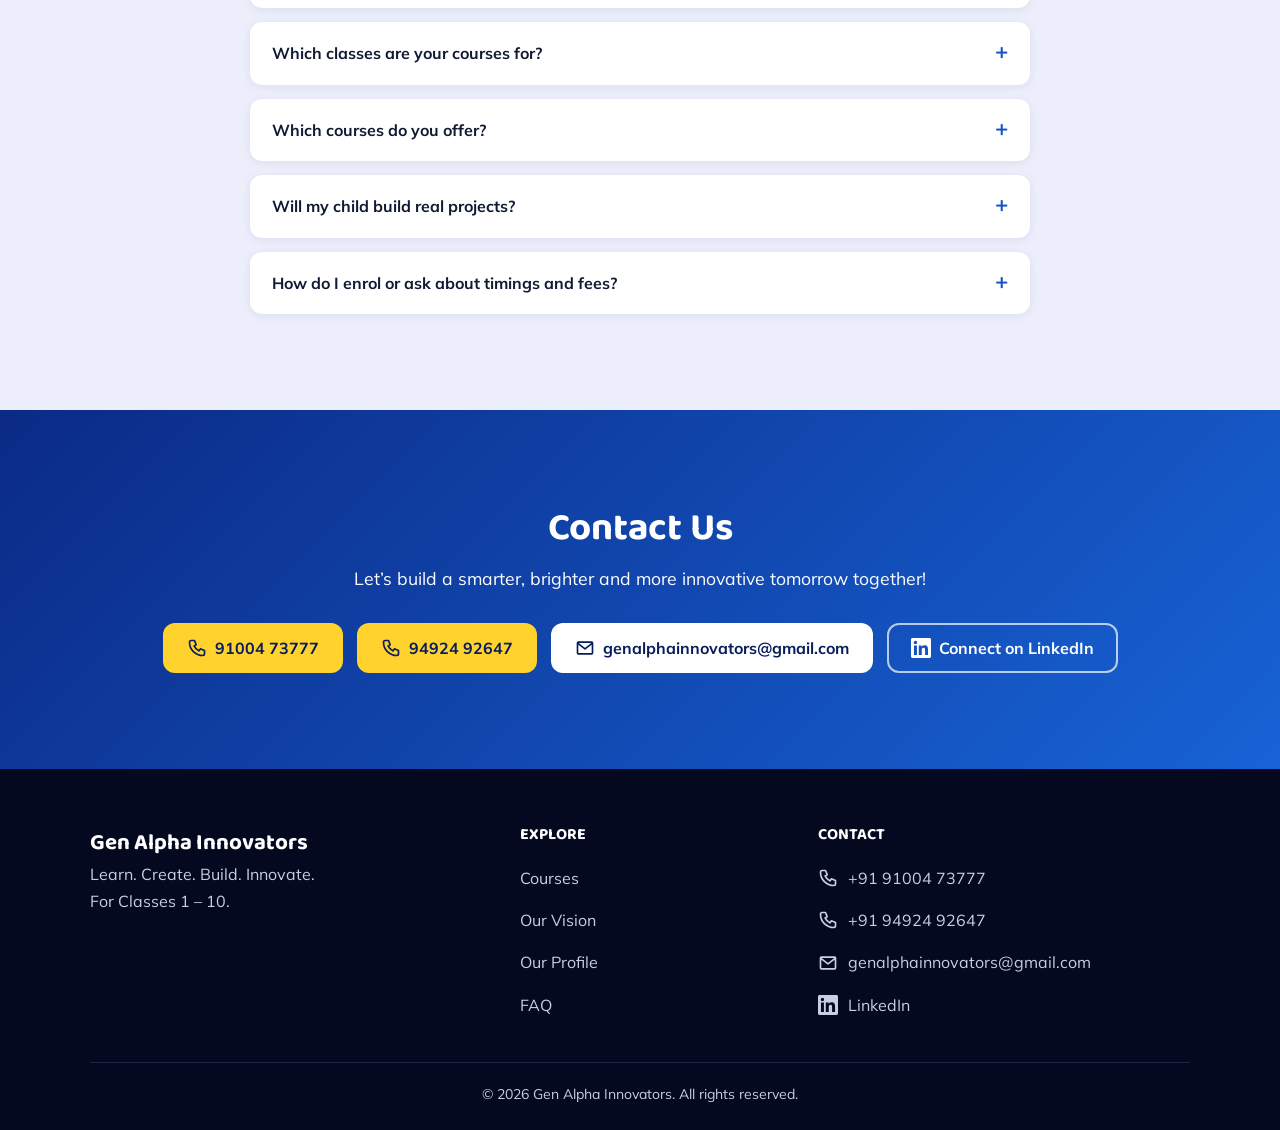
==== commit f750719e: "Add icons to phone, email and LinkedIn contact links Co-Authored-By: Claude Sonnet 5.5 <noreply@anth" ====
--- a/index.html
+++ b/index.html
@@ -128,10 +128,10 @@
       <h2>Contact Us</h2>
       <p class="sub">Let’s build a smarter, brighter and more innovative tomorrow together!</p>
       <div class="actions">
-        <a class="btn btn-yellow" href="tel:+919100473777"><svg aria-hidden="true"><use href="#phone"/></svg>91004 73777</a>
-        <a class="btn btn-yellow" href="tel:+919492492647"><svg aria-hidden="true"><use href="#phone"/></svg>94924 92647</a>
-        <a class="btn btn-white" href="mailto:genalphainnovators@gmail.com">genalphainnovators@gmail.com</a>
-        <a class="btn btn-ghost" href="https://www.linkedin.com/in/genalpha-innovators-07a680451/" target="_blank" rel="noopener">Connect on LinkedIn</a>
+        <a class="btn btn-yellow" href="tel:+919100473777"><svg class="ico" viewBox="0 0 24 24" aria-hidden="true"><path d="M5 3h4l2 5-2.5 1.5a12 12 0 0 0 6 6L16 13l5 2v4a2 2 0 0 1-2 2A16 16 0 0 1 3 5a2 2 0 0 1 2-2z" fill="none" stroke="currentColor" stroke-width="2" stroke-linecap="round" stroke-linejoin="round"/></svg><span>91004 73777</span></a>
+        <a class="btn btn-yellow" href="tel:+919492492647"><svg class="ico" viewBox="0 0 24 24" aria-hidden="true"><path d="M5 3h4l2 5-2.5 1.5a12 12 0 0 0 6 6L16 13l5 2v4a2 2 0 0 1-2 2A16 16 0 0 1 3 5a2 2 0 0 1 2-2z" fill="none" stroke="currentColor" stroke-width="2" stroke-linecap="round" stroke-linejoin="round"/></svg><span>94924 92647</span></a>
+        <a class="btn btn-white" href="mailto:genalphainnovators@gmail.com"><svg class="ico" viewBox="0 0 24 24" aria-hidden="true"><path d="M4 5h16a1 1 0 0 1 1 1v12a1 1 0 0 1-1 1H4a1 1 0 0 1-1-1V6a1 1 0 0 1 1-1zM3.5 6.5 12 13l8.5-6.5" fill="none" stroke="currentColor" stroke-width="2" stroke-linecap="round" stroke-linejoin="round"/></svg><span>genalphainnovators@gmail.com</span></a>
+        <a class="btn btn-ghost" href="https://www.linkedin.com/in/genalpha-innovators-07a680451/" target="_blank" rel="noopener"><svg class="ico" viewBox="0 0 24 24" aria-hidden="true"><path fill="currentColor" d="M20.45 20.45h-3.55v-5.57c0-1.33-.03-3.04-1.85-3.04-1.86 0-2.14 1.45-2.14 2.94v5.67H9.35V9h3.42v1.56h.05c.47-.9 1.63-1.85 3.37-1.85 3.6 0 4.27 2.37 4.27 5.46zM5.34 7.43a2.06 2.06 0 1 1 0-4.13 2.06 2.06 0 0 1 0 4.13zM7.12 20.45H3.56V9h3.56zM22.22 0H1.77C.79 0 0 .77 0 1.73v20.54C0 23.23.79 24 1.77 24h20.45c.98 0 1.78-.77 1.78-1.73V1.73C24 .77 23.2 0 22.22 0z"/></svg><span>Connect on LinkedIn</span></a>
       </div>
     </div>
   </section>
@@ -149,9 +149,9 @@
     </div>
     <div>
       <h2>Contact</h2>
-      <a href="tel:+919100473777">+91 91004 73777</a><a href="tel:+919492492647">+91 94924 92647</a>
-      <a href="mailto:genalphainnovators@gmail.com">genalphainnovators@gmail.com</a>
-      <a href="https://www.linkedin.com/in/genalpha-innovators-07a680451/" target="_blank" rel="noopener">LinkedIn</a>
+      <a href="tel:+919100473777"><svg class="ico" viewBox="0 0 24 24" aria-hidden="true"><path d="M5 3h4l2 5-2.5 1.5a12 12 0 0 0 6 6L16 13l5 2v4a2 2 0 0 1-2 2A16 16 0 0 1 3 5a2 2 0 0 1 2-2z" fill="none" stroke="currentColor" stroke-width="2" stroke-linecap="round" stroke-linejoin="round"/></svg><span>+91 91004 73777</span></a><a href="tel:+919492492647"><svg class="ico" viewBox="0 0 24 24" aria-hidden="true"><path d="M5 3h4l2 5-2.5 1.5a12 12 0 0 0 6 6L16 13l5 2v4a2 2 0 0 1-2 2A16 16 0 0 1 3 5a2 2 0 0 1 2-2z" fill="none" stroke="currentColor" stroke-width="2" stroke-linecap="round" stroke-linejoin="round"/></svg><span>+91 94924 92647</span></a>
+      <a href="mailto:genalphainnovators@gmail.com"><svg class="ico" viewBox="0 0 24 24" aria-hidden="true"><path d="M4 5h16a1 1 0 0 1 1 1v12a1 1 0 0 1-1 1H4a1 1 0 0 1-1-1V6a1 1 0 0 1 1-1zM3.5 6.5 12 13l8.5-6.5" fill="none" stroke="currentColor" stroke-width="2" stroke-linecap="round" stroke-linejoin="round"/></svg><span>genalphainnovators@gmail.com</span></a>
+      <a href="https://www.linkedin.com/in/genalpha-innovators-07a680451/" target="_blank" rel="noopener"><svg class="ico" viewBox="0 0 24 24" aria-hidden="true"><path fill="currentColor" d="M20.45 20.45h-3.55v-5.57c0-1.33-.03-3.04-1.85-3.04-1.86 0-2.14 1.45-2.14 2.94v5.67H9.35V9h3.42v1.56h.05c.47-.9 1.63-1.85 3.37-1.85 3.6 0 4.27 2.37 4.27 5.46zM5.34 7.43a2.06 2.06 0 1 1 0-4.13 2.06 2.06 0 0 1 0 4.13zM7.12 20.45H3.56V9h3.56zM22.22 0H1.77C.79 0 0 .77 0 1.73v20.54C0 23.23.79 24 1.77 24h20.45c.98 0 1.78-.77 1.78-1.73V1.73C24 .77 23.2 0 22.22 0z"/></svg><span>LinkedIn</span></a>
     </div>
   </div>
   <p class="wrap copy">© 2026 Gen Alpha Innovators. All rights reserved.</p>
--- a/styles.css
+++ b/styles.css
@@ -150,10 +150,12 @@
 .cta .sub{color:#fff;font-size:1.1rem;margin-bottom:30px}
 
 footer{background:#04091f;color:#c8cee3;padding:56px 0 24px}
-.foot{display:grid;grid-template-columns:2fr 1fr 1fr;gap:32px}
+.foot{display:grid;grid-template-columns:1.5fr 1fr 1.4fr;gap:32px}
 .foot h2{font-size:1rem;color:#fff;text-transform:uppercase}
-.foot a{display:block;width:fit-content;padding:8px 0;text-decoration:none}
+.foot a{display:flex;align-items:center;gap:10px;width:fit-content;padding:8px 0;text-decoration:none}
 .foot a:hover{color:var(--yellow)}
+.ico{width:20px;height:20px;flex:none}
+.btn .ico+span{min-width:0;overflow-wrap:anywhere}
 .foot-brand{font:700 1.4rem var(--head);color:#fff}
 .copy{border-top:1px solid #1d2647;margin-top:36px;padding-top:20px;text-align:center;font-size:.875rem}
 
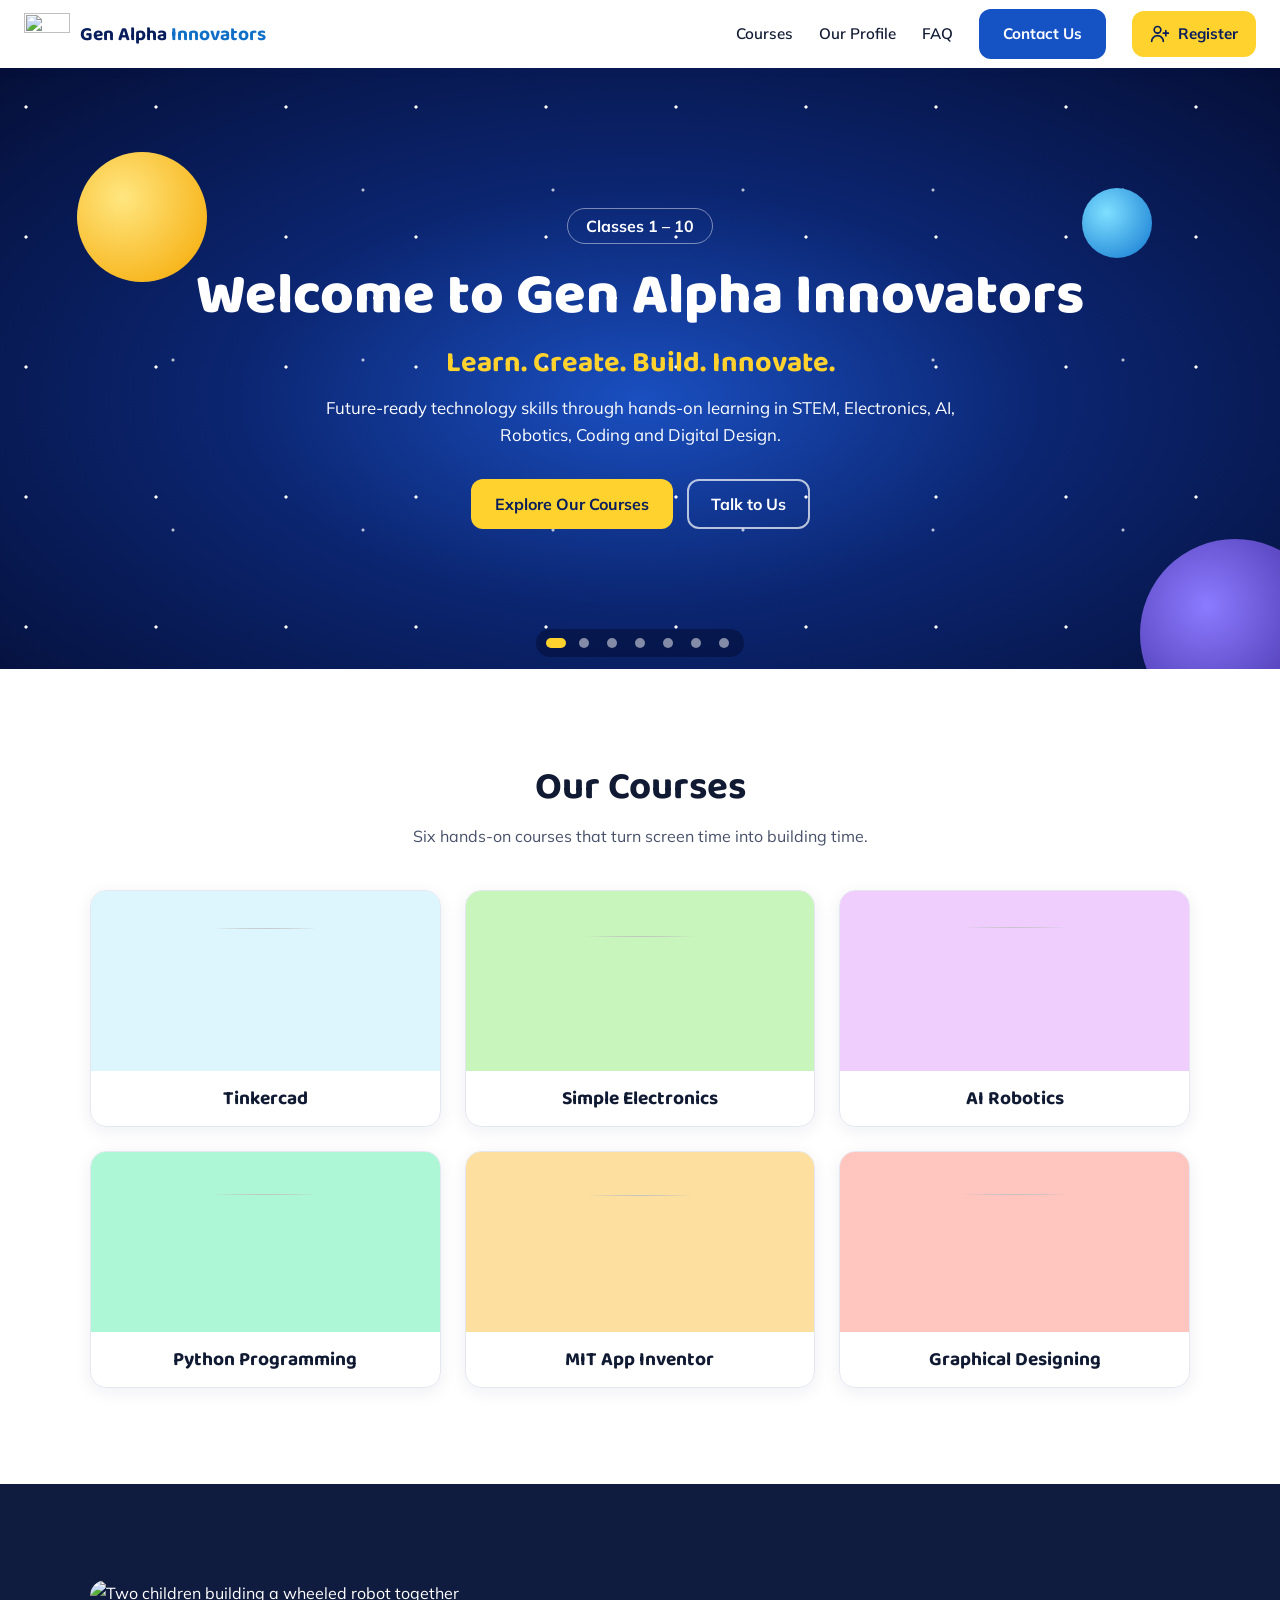
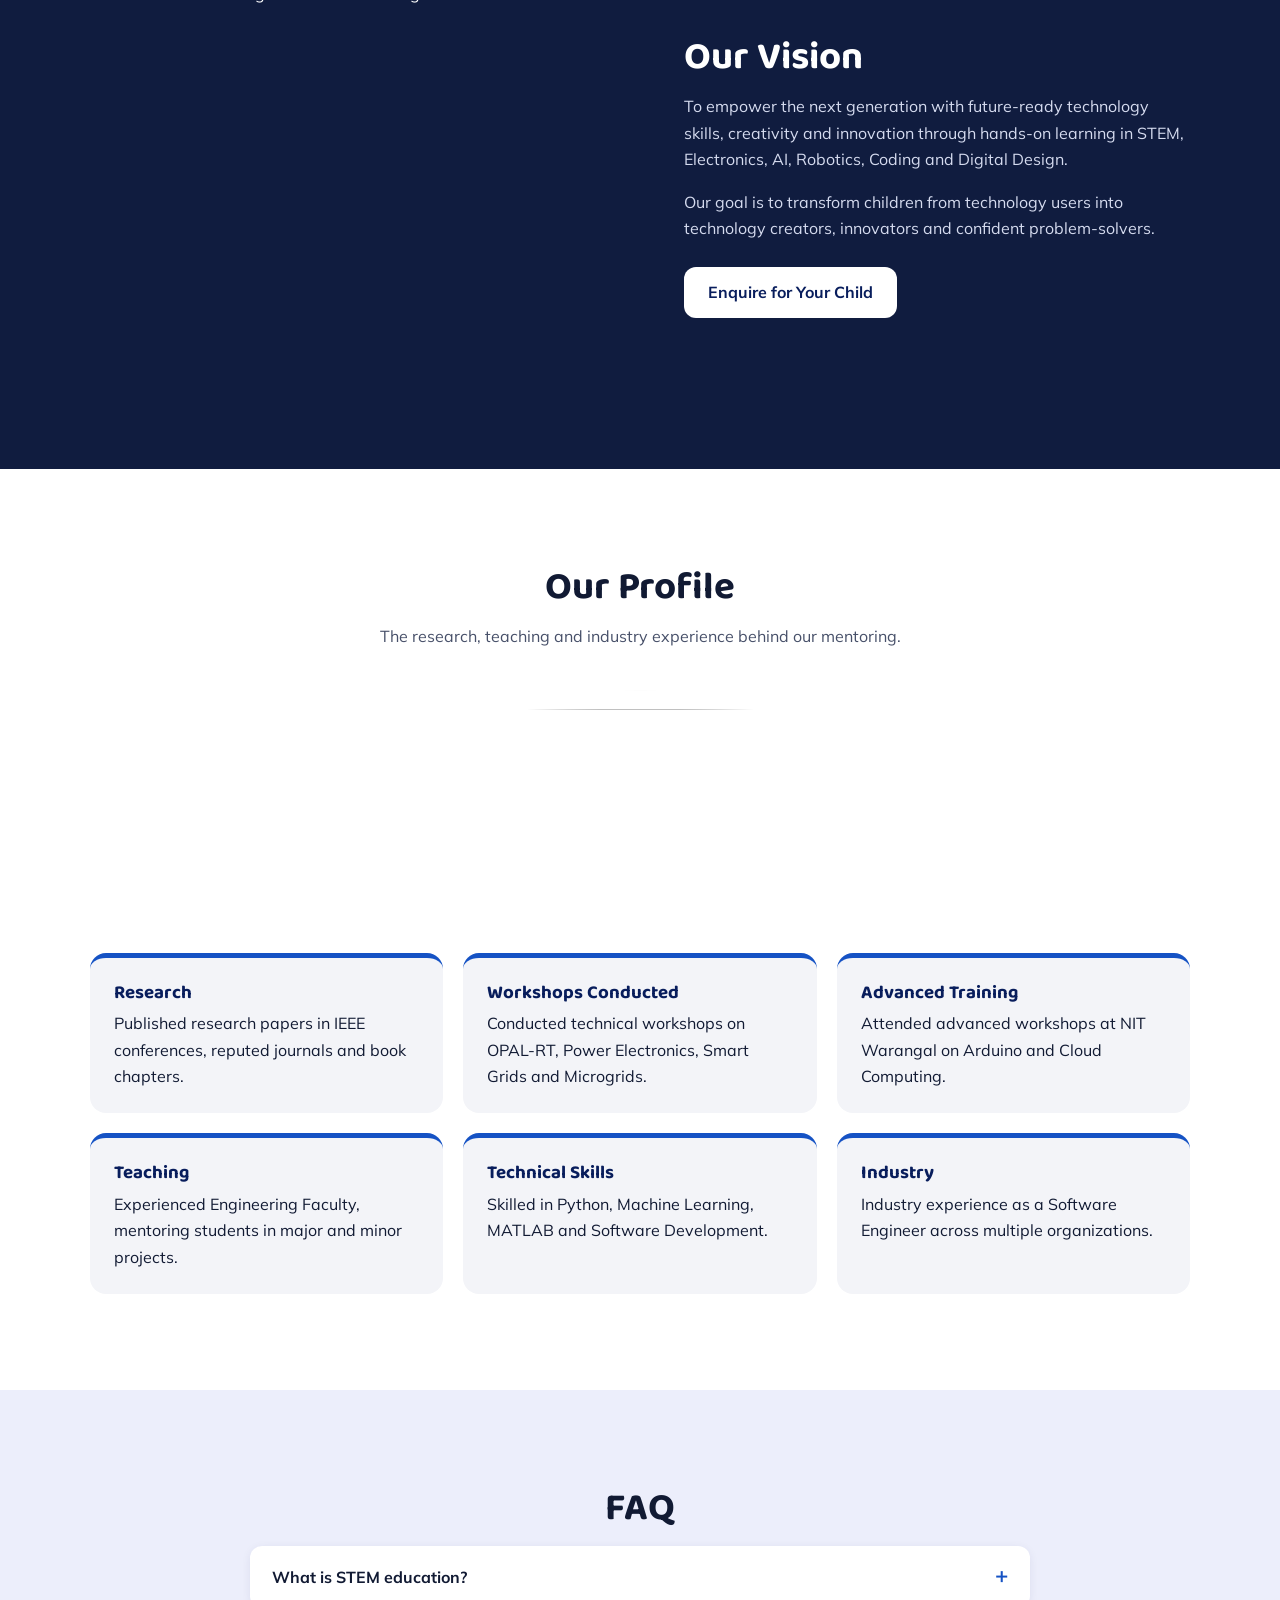
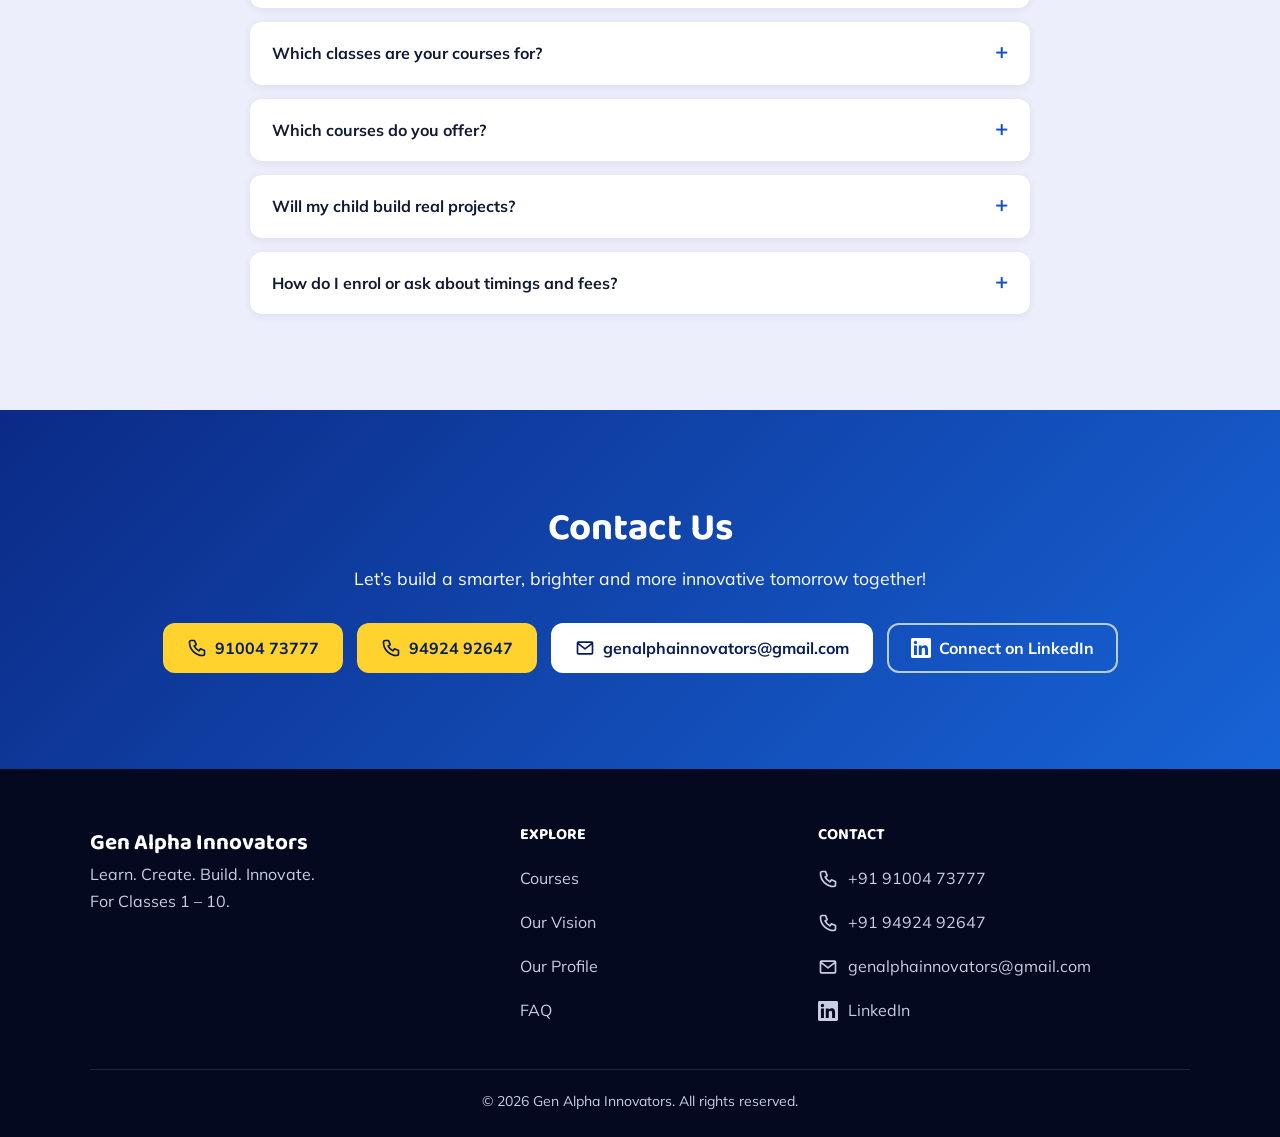
==== commit 0acfd014: "Add Simple Electronics requirements and fix layout issues from UI audit Co-Authored-By: Claude Sonne" ====
--- a/index.html
+++ b/index.html
@@ -7,7 +7,7 @@
 <meta name="description" content="Hands-on learning in STEM, electronics, AI robotics, coding and digital design for children in Classes 1–10. Learn. Create. Build. Innovate.">
 <meta property="og:title" content="Gen Alpha Innovators — Classes 1–10">
 <meta property="og:description" content="Learn. Create. Build. Innovate. Hands-on STEM, robotics and coding for children.">
-<meta property="og:image" content="https://sasi-vadde.github.io/gen-alpha-innovators/assets/kids.webp">
+<meta property="og:image" content="https://genalphainnovators.com/assets/kids.webp">
 <meta property="og:type" content="website">
 <link rel="icon" href="assets/mark.webp">
 <link rel="preconnect" href="https://fonts.googleapis.com">
@@ -75,7 +75,7 @@
       <p class="sub">Six hands-on courses that turn screen time into building time.</p>
       <ul class="courses">
         <li><a href="tinkercad/" target="_blank" rel="noopener"><div class="art" style="--tint:#ddf5fd"><img src="assets/course-tinkercad.webp" alt="" width="150" height="143" loading="lazy"></div><h3>Tinkercad</h3></a></li>
-        <li><div class="art" style="--tint:#c7f5bc"><img src="assets/course-electronics.webp" alt="" width="150" height="128" loading="lazy"></div><h3>Simple Electronics</h3></li>
+        <li><a href="simple-electronics/" target="_blank" rel="noopener"><div class="art" style="--tint:#c7f5bc"><img src="assets/course-electronics.webp" alt="" width="150" height="128" loading="lazy"></div><h3>Simple Electronics</h3></a></li>
         <li><a href="ai-robotics/" target="_blank" rel="noopener"><div class="art" style="--tint:#efcefe"><img src="assets/course-robotics.webp" alt="" width="150" height="146" loading="lazy"></div><h3>AI Robotics</h3></a></li>
         <li><a href="python-programming/" target="_blank" rel="noopener"><div class="art" style="--tint:#adf7d7"><img src="assets/course-python.webp" alt="" width="150" height="134" loading="lazy"></div><h3>Python Programming</h3></a></li>
         <li><a href="mit-app-inventor/" target="_blank" rel="noopener"><div class="art" style="--tint:#fddfa0"><img src="assets/course-appinventor.webp" alt="" width="150" height="131" loading="lazy"></div><h3>MIT App Inventor</h3></a></li>
--- a/styles.css
+++ b/styles.css
@@ -109,6 +109,9 @@
 
 .course-hero{padding-block:clamp(64px,9vw,108px)}
 .course-hero .pill{margin-bottom:20px}
+/* narrower, smaller titles keep clear of the decorative circles */
+.course-hero h1{max-width:880px;margin-inline:auto;font-size:clamp(1.9rem,4.4vw,3rem);text-wrap:balance}
+@media (max-width:1200px){.course-hero .orb{opacity:.45}}
 .course-hero .lead{max-width:760px}
 .course-intro p,.about-course p{margin:0 0 18px}
 .about-course{background:var(--soft)}
@@ -124,6 +127,7 @@
 .module-card{border-top:5px solid var(--blue)}
 .module-card h3{font-size:1.25rem;color:var(--navy);margin-bottom:10px}
 .module-card p{color:var(--muted)}
+.module-card p+p{margin-top:12px}
 .module-card:last-child:nth-child(odd){grid-column:1/-1}
 .course-link{color:var(--blue);font-weight:700}
 
@@ -152,7 +156,7 @@
 footer{background:#04091f;color:#c8cee3;padding:56px 0 24px}
 .foot{display:grid;grid-template-columns:1.5fr 1fr 1.4fr;gap:32px}
 .foot h2{font-size:1rem;color:#fff;text-transform:uppercase}
-.foot a{display:flex;align-items:center;gap:10px;width:fit-content;padding:8px 0;text-decoration:none}
+.foot a{display:flex;min-height:44px;align-items:center;gap:10px;width:fit-content;padding:8px 0;text-decoration:none}
 .foot a:hover{color:var(--yellow)}
 .ico{width:20px;height:20px;flex:none}
 .btn .ico+span{min-width:0;overflow-wrap:anywhere}
@@ -178,12 +182,19 @@
   .orb{opacity:.45}
 }
 @media (max-width:420px){
+  .pill{font-size:.875rem}
   .brand{font-size:1.05rem;gap:6px}
   .courses{gap:14px}
   .art{height:140px}
   .art img{width:112px}
   .courses h3{font-size:1.02rem}
 }
+@media (max-width:359px){
+  .brand{font-size:.92rem}
+  .brand img{width:36px}
+  .register{margin-right:2px}
+  .nav-in{padding-inline:10px}
+}
 @media (prefers-reduced-motion:reduce){
   html{scroll-behavior:auto}
   *{animation:none!important;transition:none!important}
